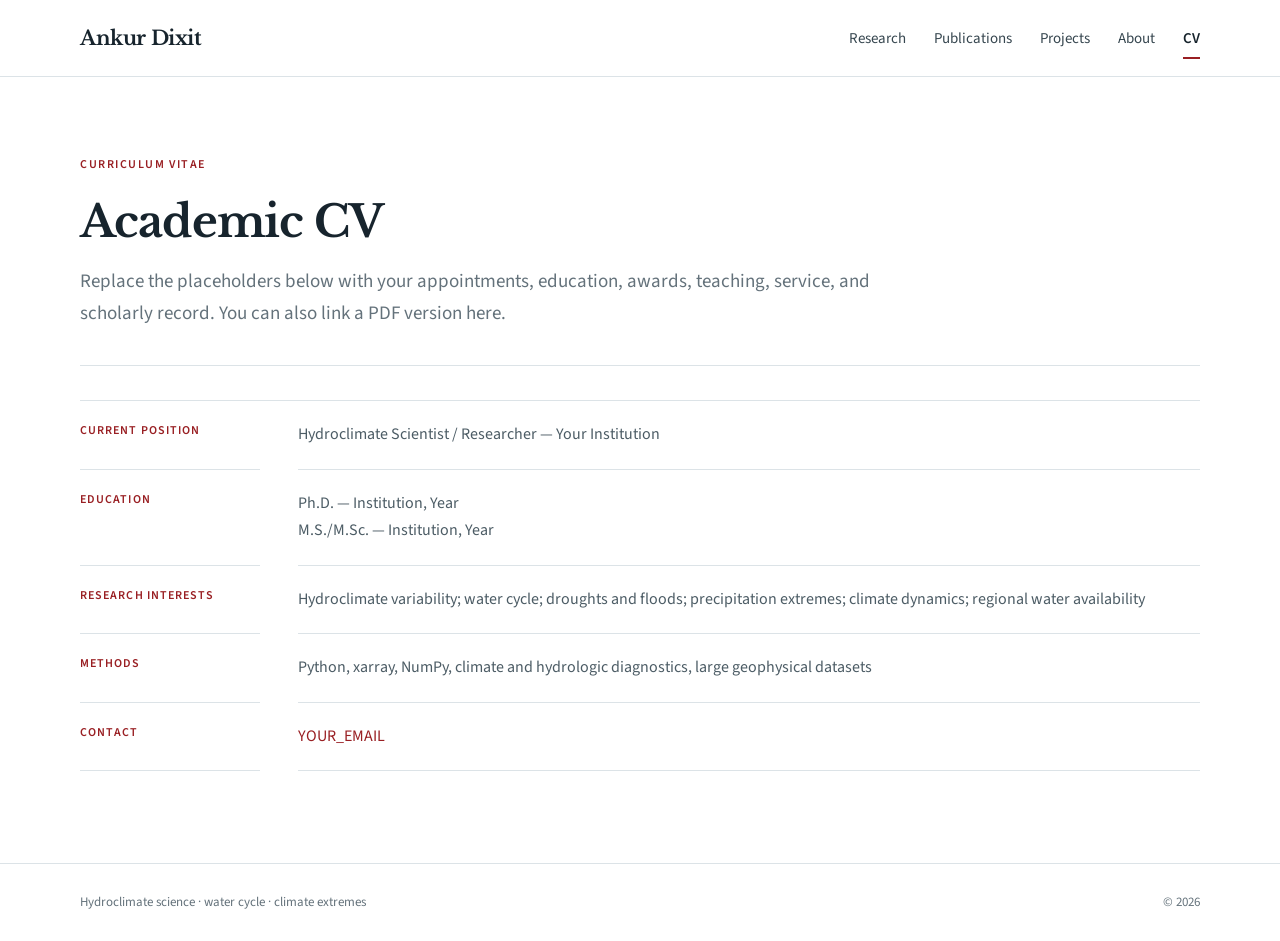
==== cv.html @ 82a67474 "Add files via upload" ====
<!DOCTYPE html>
<html lang="en">
<head>
<meta charset="UTF-8">
<meta name="viewport" content="width=device-width, initial-scale=1.0">
<meta name="description" content="Ankur Dixit — hydroclimate scientist studying climate variability, the water cycle, and hydroclimate extremes.">
<link rel="preconnect" href="https://fonts.googleapis.com">
<link rel="preconnect" href="https://fonts.gstatic.com" crossorigin>
<link href="https://fonts.googleapis.com/css2?family=Libre+Baskerville:wght@400;700&family=Source+Sans+3:wght@400;500;600&display=swap" rel="stylesheet">
<link rel="stylesheet" href="assets/style.css">
<title>CV | Ankur Dixit</title>
</head>
<body data-page="cv">
<header class="site-header"><div class="container"><nav>
<a class="name" href="index.html">Ankur Dixit</a>
<div class="nav-links">
<a href="research.html">Research</a>
<a href="publications.html">Publications</a>
<a href="projects.html">Projects</a>
<a href="about.html">About</a>
<a href="cv.html">CV</a>
</div>
</nav></div></header>
<main class="page"><div class="container">
  <div class="page-head"><div class="kicker">Curriculum Vitae</div><h1>Academic CV</h1><p class="intro">Replace the placeholders below with your appointments, education, awards, teaching, service, and scholarly record. You can also link a PDF version here.</p></div>
  <div class="cv-grid">
    <div class="cv-label">Current position</div><div class="cv-value">Hydroclimate Scientist / Researcher — Your Institution</div>
    <div class="cv-label">Education</div><div class="cv-value">Ph.D. — Institution, Year<br>M.S./M.Sc. — Institution, Year</div>
    <div class="cv-label">Research interests</div><div class="cv-value">Hydroclimate variability; water cycle; droughts and floods; precipitation extremes; climate dynamics; regional water availability</div>
    <div class="cv-label">Methods</div><div class="cv-value">Python, xarray, NumPy, climate and hydrologic diagnostics, large geophysical datasets</div>
    <div class="cv-label">Contact</div><div class="cv-value"><a href="mailto:YOUR_EMAIL">YOUR_EMAIL</a></div>
  </div>
</div></main>
<footer><div class="container footer-inner"><span>Hydroclimate science · water cycle · climate extremes</span><span>© 2026</span></div></footer>
<script src="assets/warming.js"></script>
</body></html>
---- assets/style.css ----
:root{
  --ink:#17242d;
  --muted:#64727b;
  --line:#dce3e7;
  --paper:#ffffff;
  --soft:#f5f7f8;
  --warm-accent:#a0442e;
  --warm-pale:#fbf6ea;
  --shadow:0 18px 45px rgba(23,36,45,.10);
}
*{box-sizing:border-box}
html{scroll-behavior:smooth}
body{
  margin:0;
  font-family:"Source Sans 3",system-ui,-apple-system,BlinkMacSystemFont,"Segoe UI",sans-serif;
  color:var(--ink);
  background:var(--paper);
  line-height:1.72;
  -webkit-font-smoothing:antialiased;
}
a{color:var(--warm-accent);text-decoration:none;text-underline-offset:3px}
a:hover{text-decoration:underline}
img{max-width:100%}
.container{width:min(1120px,90%);margin:auto}

/* Header */
.site-header{
  position:sticky;
  top:0;
  z-index:20;
  background:rgba(255,255,255,.96);
  border-bottom:1px solid var(--line);
  backdrop-filter:blur(12px);
}
nav{min-height:76px;display:flex;align-items:center;justify-content:space-between;gap:30px}
.name{
  font-family:"Libre Baskerville",Georgia,serif;
  color:var(--ink);
  font-size:20px;
  font-weight:700;
  letter-spacing:-.02em;
  white-space:nowrap;
}
.name:hover{text-decoration:none;color:var(--warm-accent)}
.nav-links{display:flex;align-items:center;gap:28px;font-size:15px}
.nav-links a{color:#36464f;position:relative;padding:26px 0 24px}
.nav-links a::after{content:"";position:absolute;left:0;right:100%;bottom:17px;height:2px;background:var(--warm-accent);transition:right .2s ease}
.nav-links a:hover{text-decoration:none;color:var(--ink)}
.nav-links a:hover::after{right:0}
body[data-page="research"] .nav-links a[href="research.html"]::after,
body[data-page="publications"] .nav-links a[href="publications.html"]::after,
body[data-page="projects"] .nav-links a[href="projects.html"]::after,
body[data-page="about"] .nav-links a[href="about.html"]::after,
body[data-page="cv"] .nav-links a[href="cv.html"]::after{right:0}
body[data-page="research"] .nav-links a[href="research.html"],
body[data-page="publications"] .nav-links a[href="publications.html"],
body[data-page="projects"] .nav-links a[href="projects.html"],
body[data-page="about"] .nav-links a[href="about.html"],
body[data-page="cv"] .nav-links a[href="cv.html"]{color:var(--ink);font-weight:600}

/* Type */
h1,h2,h3{font-family:"Libre Baskerville",Georgia,serif;color:var(--ink);line-height:1.3}
h1{letter-spacing:-.025em}
h2{letter-spacing:-.015em}
.kicker{
  color:var(--warm-accent);
  font-size:12px;
  font-weight:600;
  text-transform:uppercase;
  letter-spacing:.13em;
  margin-bottom:17px;
}
.eyebrow{font-size:13px;text-transform:uppercase;letter-spacing:.1em;color:var(--muted);font-weight:600}
.intro{font-size:19px;color:var(--muted);max-width:800px;margin:0}
.meta{color:var(--muted);font-size:14px}

/* Home hero */
.hero{
  padding:88px 0 94px;
  background:linear-gradient(180deg,var(--warm-pale) 0,rgba(255,255,255,.88) 72%,#fff 100%);
  transition:background .35s ease;
}
.hero-grid{display:grid;grid-template-columns:315px minmax(0,1fr);gap:72px;align-items:center}
.photo-wrap{position:relative;width:295px;margin:0 auto 0 0;padding:10px;background:#fff;border:1px solid var(--line);border-radius:12px;box-shadow:var(--shadow)}
.photo-wrap::before{content:"";position:absolute;left:26px;right:-12px;top:-12px;height:4px;background:var(--warm-accent);border-radius:3px;z-index:-1}
.photo{display:block;width:100%;height:330px;object-fit:cover;object-position:center 31%;border-radius:7px}
.photo-note{font-size:13px;color:var(--muted);padding:10px 4px 1px;display:flex;justify-content:space-between;gap:12px}
.photo-note strong{color:var(--ink);font-weight:600}
.hero h1{font-size:clamp(35px,4.2vw,49px);margin:0 0 24px;max-width:790px}
.hero p{font-size:18px;color:#56666f;max-width:760px;margin:0 0 14px}
.hero p:last-of-type{margin-bottom:0}
.links{margin-top:28px;display:flex;gap:20px;flex-wrap:wrap}
.links a{font-size:15px;font-weight:600}

/* Generic sections */
.section{padding:72px 0;border-top:1px solid var(--line)}
.section.alt{background:var(--warm-pale);transition:background .35s ease}
.section-header{display:flex;align-items:end;justify-content:space-between;gap:30px;margin-bottom:30px}
.section-header h2,.section h2{font-size:29px;margin:0}
.section-summary{color:var(--muted);max-width:570px;margin:0;font-size:16px}
.more{margin-top:27px;font-weight:600;font-size:15px}

/* Recent updates */
.updates-section{padding:66px 0 70px;border-top:1px solid var(--line);background:#fff}
.updates-heading{display:flex;justify-content:space-between;align-items:center;gap:25px;margin-bottom:27px}
.updates-heading h2{font-size:29px;margin:0}
.slider-buttons{display:flex;gap:8px}
.slider-buttons button{
  width:39px;height:39px;border:1px solid var(--line);background:#fff;color:var(--ink);
  font-size:18px;cursor:pointer;border-radius:4px;transition:border-color .18s ease,color .18s ease,background .18s ease;
}
.slider-buttons button:hover{border-color:var(--warm-accent);color:var(--warm-accent);background:var(--warm-pale)}
.slider-buttons button:focus-visible{outline:2px solid var(--warm-accent);outline-offset:2px}
.updates-window{overflow:hidden}
.updates-track{display:flex;gap:22px;transition:transform .42s ease}
.update-card{
  flex:0 0 calc(33.333% - 14.667px);
  min-height:230px;
  padding:23px 22px 21px;
  border:1px solid var(--line);
  border-top:3px solid var(--warm-accent);
  background:#fff;
  display:flex;
  flex-direction:column;
}
.update-date{font-size:12px;color:var(--warm-accent);font-weight:600;text-transform:uppercase;letter-spacing:.095em;margin-bottom:13px}
.update-card h3{font-size:17px;margin:0 0 11px}
.update-card p{color:var(--muted);margin:0 0 17px;font-size:15px;line-height:1.62}
.update-card a{font-size:14px;font-weight:600;margin-top:auto}

/* Research interests */
.research-grid{display:grid;grid-template-columns:repeat(3,1fr);gap:34px}
.research-item{border-top:2px solid var(--warm-accent);padding:18px 4px 0 0}
.research-item .research-no{font-size:12px;color:var(--muted);letter-spacing:.08em;margin-bottom:17px}
.research-item h3{font-size:17px;margin:0 0 9px}
.research-item p{font-size:15px;color:var(--muted);margin:0}

/* Selected research */
.selected-list{border-top:1px solid var(--line)}
.selected-item{display:grid;grid-template-columns:145px minmax(0,1fr) 120px;gap:28px;padding:24px 0;border-bottom:1px solid var(--line);align-items:start}
.selected-field{font-size:12px;font-weight:600;text-transform:uppercase;letter-spacing:.09em;color:var(--warm-accent)}
.selected-item h3{font-size:17px;margin:0 0 7px}
.selected-item p{color:var(--muted);font-size:15px;margin:0;max-width:690px}
.selected-arrow{text-align:right;font-size:14px;font-weight:600}
.publication-item{grid-template-columns:118px minmax(0,1fr) 110px;align-items:center;padding:22px 0}
.publication-thumb{width:118px;height:82px;border:1px solid var(--line);background:var(--warm-pale);overflow:hidden;border-radius:5px}
.publication-thumb img{display:block;width:100%;height:100%;object-fit:cover}
.publication-year{font-size:12px;font-weight:600;text-transform:uppercase;letter-spacing:.09em;color:var(--warm-accent);margin-bottom:5px}
.publication-citation{line-height:1.55}
.pub-links{margin-top:8px;font-size:14px;font-weight:600}

/* Inner pages */
.page{padding:78px 0 92px;min-height:calc(100vh - 165px)}
.page-head{padding-bottom:34px;border-bottom:1px solid var(--line);margin-bottom:34px}
.page h1{font-size:clamp(34px,4vw,44px);margin:0 0 16px}
.page h2{font-size:25px;margin:44px 0 18px}
.project-list{border-top:1px solid var(--line)}
.project{display:grid;grid-template-columns:190px minmax(0,1fr);gap:34px;padding:27px 0;border-bottom:1px solid var(--line);margin:0}
.project h3{font-size:17px;margin:0}
.project p{margin:0;color:var(--muted)}
.project-tag{color:var(--warm-accent);font-size:12px;text-transform:uppercase;letter-spacing:.09em;font-weight:600;margin-top:4px}
.pub{display:grid;grid-template-columns:85px minmax(0,1fr);gap:24px;padding:23px 0;border-bottom:1px solid var(--line)}
.pub-year{font-family:"Libre Baskerville",Georgia,serif;color:var(--warm-accent);font-size:15px}
.pub strong{font-family:"Libre Baskerville",Georgia,serif;font-size:16px;font-weight:400;line-height:1.5}
.pub .meta{margin-top:5px}
.about-grid{display:grid;grid-template-columns:minmax(0,1.3fr) minmax(240px,.7fr);gap:72px;align-items:start}
.profile-facts{border-top:2px solid var(--warm-accent);padding-top:18px}
.profile-facts dl{margin:0}
.profile-facts dt{font-size:12px;color:var(--muted);text-transform:uppercase;letter-spacing:.09em;font-weight:600;margin-top:16px}
.profile-facts dt:first-child{margin-top:0}
.profile-facts dd{margin:3px 0 0}
.academic-links{display:flex;gap:14px 20px;flex-wrap:wrap}
.cv-grid{display:grid;grid-template-columns:180px minmax(0,1fr);gap:0 38px;border-top:1px solid var(--line)}
.cv-label,.cv-value{padding:20px 0;border-bottom:1px solid var(--line)}
.cv-label{font-size:12px;font-weight:600;color:var(--warm-accent);text-transform:uppercase;letter-spacing:.09em}
.cv-value{color:#4c5c65}

/* Warming stripes: home page only */
.warming-picker{border-top:1px solid var(--line);padding:34px 0 26px;background:#fff}
.warming-head{display:flex;align-items:baseline;justify-content:space-between;gap:20px;margin-bottom:11px}
.warming-title{font-family:"Libre Baskerville",Georgia,serif;font-size:16px}
.warming-readout{font-size:14px;color:var(--muted)}
.warming-stripes{height:36px;display:flex;border:1px solid rgba(0,0,0,.08);overflow:hidden;background:#fff}
.warming-stripe{appearance:none;border:0;padding:0;margin:0;min-width:2px;flex:1;cursor:pointer;position:relative;transition:transform .12s ease,filter .12s ease}
.warming-stripe:hover{transform:scaleY(1.18);z-index:2;filter:saturate(1.1)}
.warming-stripe:focus-visible{outline:2px solid var(--ink);outline-offset:-2px;z-index:3}
.warming-stripe.selected::after{content:"";position:absolute;left:50%;bottom:3px;width:5px;height:5px;transform:translateX(-50%);border-radius:50%;background:#fff;box-shadow:0 0 0 1px rgba(0,0,0,.35)}
.warming-scale{display:flex;justify-content:space-between;color:var(--muted);font-size:11px;margin-top:7px}
.warming-note{font-size:12px;color:var(--muted);margin-top:10px;max-width:840px}

/* Footer */
footer{padding:27px 0;border-top:1px solid var(--line);font-size:13px;color:var(--muted);background:#fff}
.footer-inner{display:flex;justify-content:space-between;gap:24px;flex-wrap:wrap}

@media(max-width:900px){
  .hero-grid{grid-template-columns:270px minmax(0,1fr);gap:45px}
  .photo-wrap{width:255px}.photo{height:295px}
  .update-card{flex:0 0 calc(50% - 11px)}
  .selected-item{grid-template-columns:120px 1fr}.selected-arrow{display:none}
  .publication-item{grid-template-columns:108px 1fr}.publication-thumb{width:108px;height:76px}
  .about-grid{gap:45px}
}
@media(max-width:720px){
  .site-header{position:static}
  nav{padding:18px 0;align-items:flex-start;flex-direction:column;gap:11px}
  .nav-links{gap:12px 20px;flex-wrap:wrap}
  .nav-links a{padding:3px 0}.nav-links a::after{bottom:-2px}
  .hero{padding:58px 0 67px}.hero-grid{grid-template-columns:1fr;gap:38px}
  .photo-wrap{width:230px;margin-left:0}.photo{height:265px}
  .hero h1{font-size:34px}.hero p{font-size:17px}
  .section,.updates-section{padding:54px 0}
  .section-header{display:block}.section-summary{margin-top:10px}
  .research-grid{grid-template-columns:1fr;gap:28px}
  .update-card{flex:0 0 100%}
  .selected-item{grid-template-columns:1fr;gap:6px}.selected-field{margin-bottom:2px}
  .publication-item{grid-template-columns:92px 1fr;gap:15px}.publication-thumb{width:92px;height:66px}.publication-item .selected-arrow{display:none}
  .project{grid-template-columns:1fr;gap:8px}
  .pub{grid-template-columns:1fr;gap:4px}
  .about-grid{grid-template-columns:1fr;gap:44px}
  .cv-grid{grid-template-columns:1fr}.cv-label{padding-bottom:3px;border-bottom:0}.cv-value{padding-top:0}
  .warming-head{display:block}.warming-readout{margin-top:5px}.warming-stripes{height:42px}
}
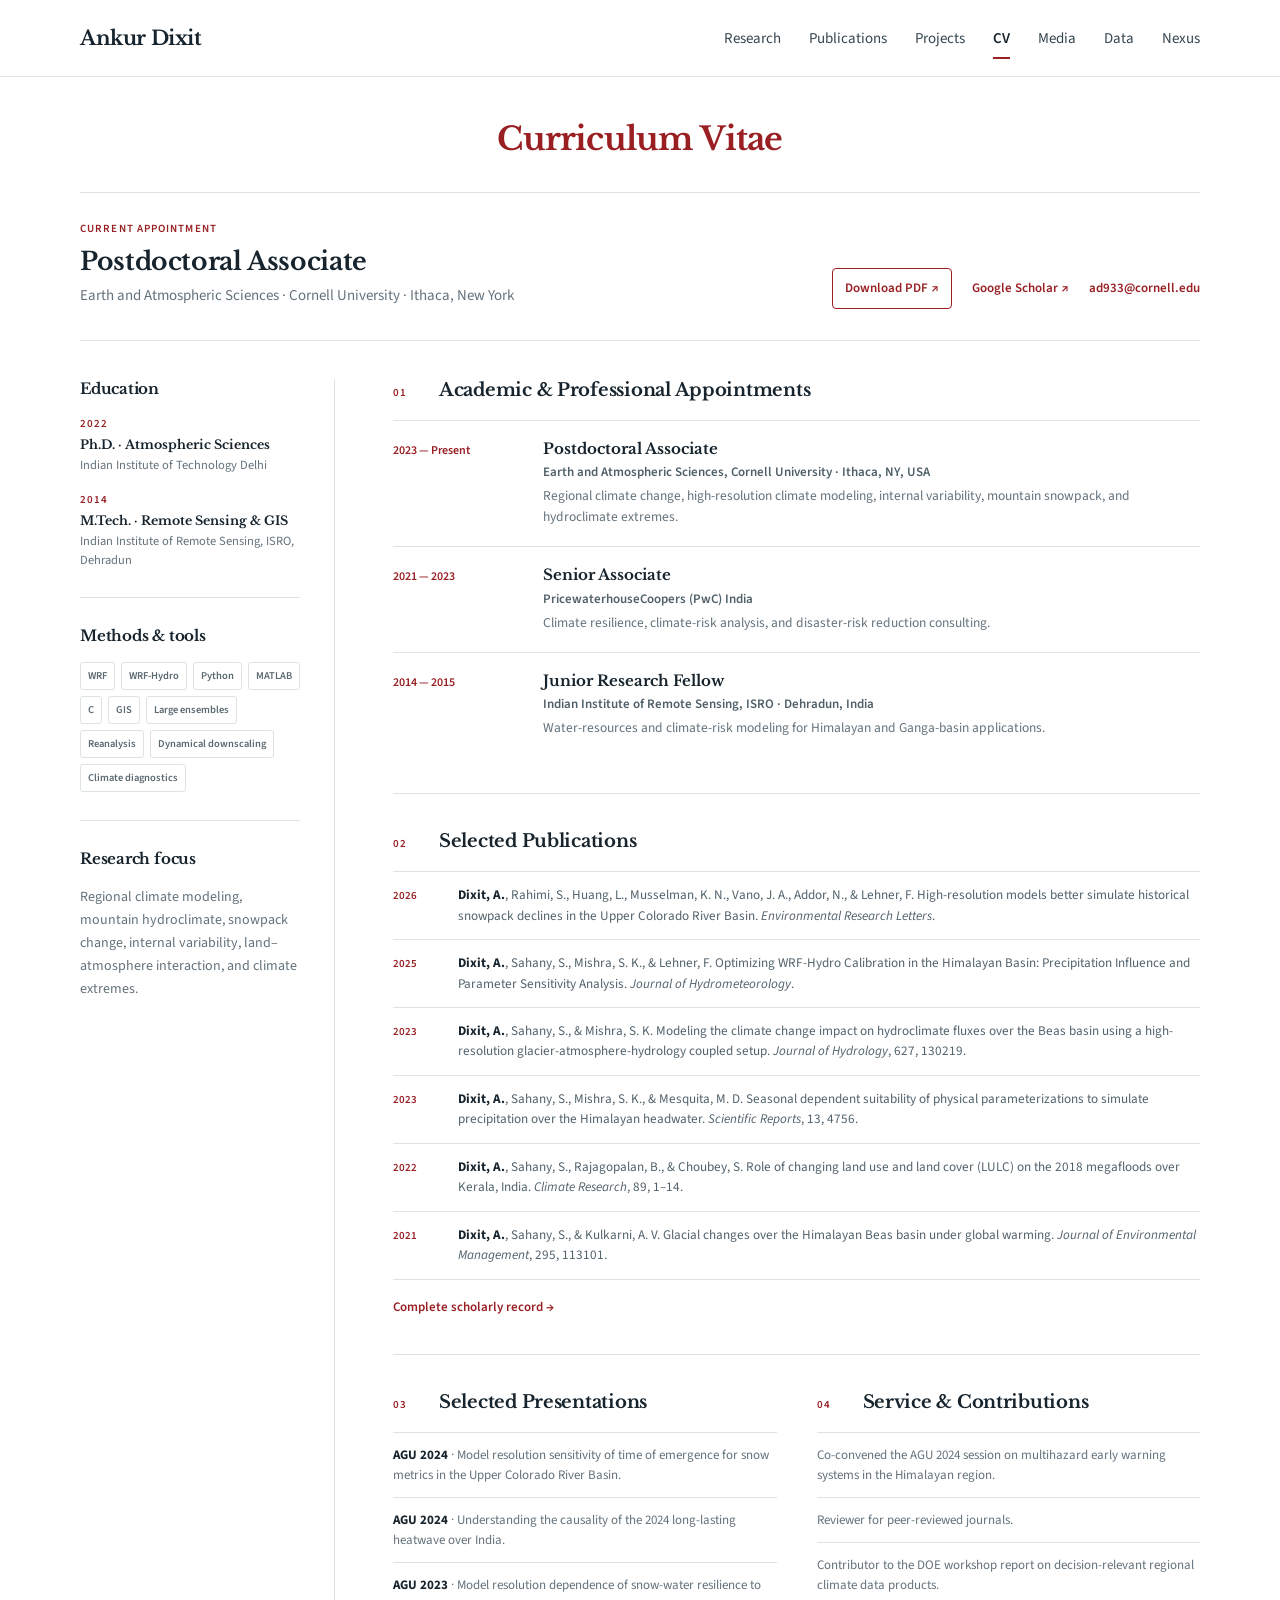
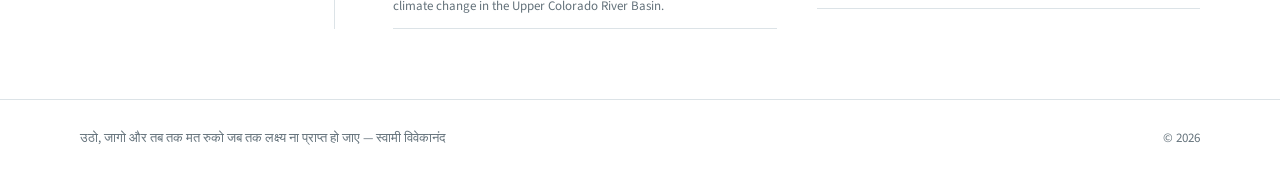
==== commit 5623733d: "Add files via upload" ====
--- a/cv.html
+++ b/cv.html
@@ -3,11 +3,11 @@
 <head>
 <meta charset="UTF-8">
 <meta name="viewport" content="width=device-width, initial-scale=1.0">
-<meta name="description" content="Ankur Dixit — hydroclimate scientist studying climate variability, the water cycle, and hydroclimate extremes.">
+<meta name="description" content="Academic curriculum vitae of Ankur Dixit, climate scientist and Postdoctoral Associate at Cornell University.">
 <link rel="preconnect" href="https://fonts.googleapis.com">
 <link rel="preconnect" href="https://fonts.gstatic.com" crossorigin>
 <link href="https://fonts.googleapis.com/css2?family=Libre+Baskerville:wght@400;700&family=Source+Sans+3:wght@400;500;600&display=swap" rel="stylesheet">
-<link rel="stylesheet" href="assets/style.css">
+<link rel="stylesheet" href="assets/style.css?v=22">
 <title>CV | Ankur Dixit</title>
 </head>
 <body data-page="cv">
@@ -17,20 +17,109 @@
 <a href="research.html">Research</a>
 <a href="publications.html">Publications</a>
 <a href="projects.html">Projects</a>
-<a href="about.html">About</a>
 <a href="cv.html">CV</a>
+<a href="media.html">Media</a>
+<a href="data.html">Data</a>
+<a href="nexus.html">Nexus</a>
 </div>
 </nav></div></header>
-<main class="page"><div class="container">
-  <div class="page-head"><div class="kicker">Curriculum Vitae</div><h1>Academic CV</h1><p class="intro">Replace the placeholders below with your appointments, education, awards, teaching, service, and scholarly record. You can also link a PDF version here.</p></div>
-  <div class="cv-grid">
-    <div class="cv-label">Current position</div><div class="cv-value">Hydroclimate Scientist / Researcher — Your Institution</div>
-    <div class="cv-label">Education</div><div class="cv-value">Ph.D. — Institution, Year<br>M.S./M.Sc. — Institution, Year</div>
-    <div class="cv-label">Research interests</div><div class="cv-value">Hydroclimate variability; water cycle; droughts and floods; precipitation extremes; climate dynamics; regional water availability</div>
-    <div class="cv-label">Methods</div><div class="cv-value">Python, xarray, NumPy, climate and hydrologic diagnostics, large geophysical datasets</div>
-    <div class="cv-label">Contact</div><div class="cv-value"><a href="mailto:YOUR_EMAIL">YOUR_EMAIL</a></div>
+
+<main class="page cv-page">
+<div class="container">
+  <div class="page-head cv-head">
+    <h1>Curriculum Vitae</h1>
   </div>
-</div></main>
-<footer><div class="container footer-inner"><span>Hydroclimate science · water cycle · climate extremes</span><span>© 2026</span></div></footer>
+
+  <section class="cv-intro" aria-label="CV summary">
+    <div class="cv-intro-copy">
+      <div class="cv-current-label">Current appointment</div>
+      <h2>Postdoctoral Associate</h2>
+      <p>Earth and Atmospheric Sciences · Cornell University · Ithaca, New York</p>
+    </div>
+    <div class="cv-actions">
+      <a class="cv-primary-action" href="ANKUR_DIXIT_CV.pdf" target="_blank" rel="noopener">Download PDF ↗</a>
+      <a href="https://scholar.google.com/citations?user=gcfdVeAAAAAJ&hl=en" target="_blank" rel="noopener noreferrer">Google Scholar ↗</a>
+      <a href="mailto:ad933@cornell.edu">ad933@cornell.edu</a>
+    </div>
+  </section>
+
+  <div class="cv-layout">
+    <aside class="cv-sidebar" aria-label="Academic profile">
+      <section class="cv-side-section">
+        <h2>Education</h2>
+        <div class="cv-side-entry"><span class="cv-side-year">2022</span><strong>Ph.D. · Atmospheric Sciences</strong><span>Indian Institute of Technology Delhi</span></div>
+        <div class="cv-side-entry"><span class="cv-side-year">2014</span><strong>M.Tech. · Remote Sensing &amp; GIS</strong><span>Indian Institute of Remote Sensing, ISRO, Dehradun</span></div>
+        <!--div class="cv-side-entry"><span class="cv-side-year">2011</span><strong>B.Tech. · Computer Science</strong><span>UPTU Lucknow</span></div-->
+      </section>
+
+      <section class="cv-side-section">
+        <h2>Methods &amp; tools</h2>
+        <div class="cv-skill-list">
+          <span>WRF</span><span>WRF-Hydro</span><span>Python</span><span>MATLAB</span><span>C</span><span>GIS</span><span>Large ensembles</span><span>Reanalysis</span><span>Dynamical downscaling</span><span>Climate diagnostics</span>
+        </div>
+      </section>
+
+      <section class="cv-side-section">
+        <h2>Research focus</h2>
+        <p>Regional climate modeling, mountain hydroclimate, snowpack change, internal variability, land–atmosphere interaction, and climate extremes.</p>
+      </section>
+    </aside>
+
+    <div class="cv-main">
+      <section class="cv-section">
+        <div class="cv-section-heading"><span>01</span><h2>Academic &amp; Professional Appointments</h2></div>
+        <div class="cv-timeline">
+          <article class="cv-timeline-entry">
+            <div class="cv-date">2023 — Present</div>
+            <div><h3>Postdoctoral Associate</h3><p class="cv-org">Earth and Atmospheric Sciences, Cornell University · Ithaca, NY, USA</p><p>Regional climate change, high-resolution climate modeling, internal variability, mountain snowpack, and hydroclimate extremes.</p></div>
+          </article>
+          <article class="cv-timeline-entry">
+            <div class="cv-date">2021 — 2023</div>
+            <div><h3>Senior Associate</h3><p class="cv-org">PricewaterhouseCoopers (PwC) India</p><p>Climate resilience, climate-risk analysis, and disaster-risk reduction consulting.</p></div>
+          </article>
+          <article class="cv-timeline-entry">
+            <div class="cv-date">2014 — 2015</div>
+            <div><h3>Junior Research Fellow</h3><p class="cv-org">Indian Institute of Remote Sensing, ISRO · Dehradun, India</p><p>Water-resources and climate-risk modeling for Himalayan and Ganga-basin applications.</p></div>
+          </article>
+        </div>
+      </section>
+
+      <section class="cv-section">
+        <div class="cv-section-heading"><span>02</span><h2>Selected Publications</h2></div>
+        <div class="cv-publications">
+          <article><span>2026</span><p><strong>Dixit, A.</strong>, Rahimi, S., Huang, L., Musselman, K. N., Vano, J. A., Addor, N., &amp; Lehner, F. High-resolution models better simulate historical snowpack declines in the Upper Colorado River Basin. <em>Environmental Research Letters</em>.</p></article>
+          <article><span>2025</span><p><strong>Dixit, A.</strong>, Sahany, S., Mishra, S. K., &amp; Lehner, F. Optimizing WRF-Hydro Calibration in the Himalayan Basin: Precipitation Influence and Parameter Sensitivity Analysis. <em>Journal of Hydrometeorology</em>.</p></article>
+          <article><span>2023</span><p><strong>Dixit, A.</strong>, Sahany, S., &amp; Mishra, S. K. Modeling the climate change impact on hydroclimate fluxes over the Beas basin using a high-resolution glacier-atmosphere-hydrology coupled setup. <em>Journal of Hydrology</em>, 627, 130219.</p></article>
+          <article><span>2023</span><p><strong>Dixit, A.</strong>, Sahany, S., Mishra, S. K., &amp; Mesquita, M. D. Seasonal dependent suitability of physical parameterizations to simulate precipitation over the Himalayan headwater. <em>Scientific Reports</em>, 13, 4756.</p></article>
+          <article><span>2022</span><p><strong>Dixit, A.</strong>, Sahany, S., Rajagopalan, B., &amp; Choubey, S. Role of changing land use and land cover (LULC) on the 2018 megafloods over Kerala, India. <em>Climate Research</em>, 89, 1–14.</p></article>
+          <article><span>2021</span><p><strong>Dixit, A.</strong>, Sahany, S., &amp; Kulkarni, A. V. Glacial changes over the Himalayan Beas basin under global warming. <em>Journal of Environmental Management</em>, 295, 113101.</p></article>
+        </div>
+        <p class="cv-more"><a href="publications.html">Complete scholarly record →</a></p>
+      </section>
+
+      <section class="cv-section cv-section-paired">
+        <div>
+          <div class="cv-section-heading"><span>03</span><h2>Selected Presentations</h2></div>
+          <div class="cv-simple-list">
+            <p><strong>AGU 2024</strong> · Model resolution sensitivity of time of emergence for snow metrics in the Upper Colorado River Basin.</p>
+            <p><strong>AGU 2024</strong> · Understanding the causality of the 2024 long-lasting heatwave over India.</p>
+            <p><strong>AGU 2023</strong> · Model resolution dependence of snow-water resilience to climate change in the Upper Colorado River Basin.</p>
+          </div>
+        </div>
+        <div>
+          <div class="cv-section-heading"><span>04</span><h2>Service &amp; Contributions</h2></div>
+          <div class="cv-simple-list">
+            <p>Co-convened the AGU 2024 session on multihazard early warning systems in the Himalayan region.</p>
+            <p>Reviewer for peer-reviewed journals.</p>
+            <p>Contributor to the DOE workshop report on decision-relevant regional climate data products.</p>
+          </div>
+        </div>
+      </section>
+    </div>
+  </div>
+</div>
+</main>
+
+<footer><div class="container footer-inner"><span>उठो, जागो और तब तक मत रुको जब तक लक्ष्य ना प्राप्त हो जाए — स्वामी विवेकानंद</span><span>© 2026</span></div></footer>
 <script src="assets/warming.js"></script>
 </body></html>
--- a/assets/style.css
+++ b/assets/style.css
@@ -50,14 +50,17 @@
 body[data-page="research"] .nav-links a[href="research.html"]::after,
 body[data-page="publications"] .nav-links a[href="publications.html"]::after,
 body[data-page="projects"] .nav-links a[href="projects.html"]::after,
-body[data-page="about"] .nav-links a[href="about.html"]::after,
-body[data-page="cv"] .nav-links a[href="cv.html"]::after{right:0}
+body[data-page="cv"] .nav-links a[href="cv.html"]::after,
+body[data-page="media"] .nav-links a[href="media.html"]::after,
+body[data-page="data"] .nav-links a[href="data.html"]::after,
+body[data-page="nexus"] .nav-links a[href="nexus.html"]::after{right:0}
 body[data-page="research"] .nav-links a[href="research.html"],
 body[data-page="publications"] .nav-links a[href="publications.html"],
 body[data-page="projects"] .nav-links a[href="projects.html"],
-body[data-page="about"] .nav-links a[href="about.html"],
-body[data-page="cv"] .nav-links a[href="cv.html"]{color:var(--ink);font-weight:600}
-
+body[data-page="cv"] .nav-links a[href="cv.html"],
+body[data-page="media"] .nav-links a[href="media.html"],
+body[data-page="data"] .nav-links a[href="data.html"],
+body[data-page="nexus"] .nav-links a[href="nexus.html"]{color:var(--ink);font-weight:600}
 /* Type */
 h1,h2,h3{font-family:"Libre Baskerville",Georgia,serif;color:var(--ink);line-height:1.3}
 h1{letter-spacing:-.025em}
@@ -76,19 +79,31 @@
 
 /* Home hero */
 .hero{
-  padding:88px 0 94px;
+  padding:18px 0 22px;
   background:linear-gradient(180deg,var(--warm-pale) 0,rgba(255,255,255,.88) 72%,#fff 100%);
   transition:background .35s ease;
 }
-.hero-grid{display:grid;grid-template-columns:315px minmax(0,1fr);gap:72px;align-items:center}
-.photo-wrap{position:relative;width:295px;margin:0 auto 0 0;padding:10px;background:#fff;border:1px solid var(--line);border-radius:12px;box-shadow:var(--shadow)}
-.photo-wrap::before{content:"";position:absolute;left:26px;right:-12px;top:-12px;height:4px;background:var(--warm-accent);border-radius:3px;z-index:-1}
-.photo{display:block;width:100%;height:330px;object-fit:cover;object-position:center 31%;border-radius:7px}
-.photo-note{font-size:13px;color:var(--muted);padding:10px 4px 1px;display:flex;justify-content:space-between;gap:12px}
-.photo-note strong{color:var(--ink);font-weight:600}
+.hero-grid{display:grid;grid-template-columns:315px minmax(0,1fr);gap:72px;align-items:start}
+.profile-column{width:295px;margin:0 auto 0 0}
+.photo-wrap{position:relative;width:100%;padding:9px;background:#fff;border:1px solid var(--line);border-radius:14px;box-shadow:0 16px 42px rgba(23,36,45,.10)}
+.photo-wrap::before{content:"";position:absolute;left:24px;right:-12px;top:-12px;height:4px;background:var(--warm-accent);border-radius:3px;z-index:-1}
+.photo{display:block;width:100%;height:330px;object-fit:cover;object-position:center 31%;border-radius:9px}
+.profile-affiliation{margin-top:19px;padding:16px 2px 0;border-top:1px solid var(--line);line-height:1.45}
+.profile-role{font-family:"Libre Baskerville",Georgia,serif;font-size:15px;font-weight:700;color:var(--ink);margin-bottom:7px}
+.profile-department{font-size:14px;color:#465760}
+.profile-institution{font-size:14px;color:var(--ink);font-weight:600;margin-top:2px}
+.profile-location{font-size:13px;color:var(--muted);margin-top:2px}
+
+.profile-socials{display:grid;grid-template-columns:1fr 1fr;column-gap:8%;row-gap:10px;margin-top:14px;padding-top:12px;border-top:1px solid var(--line)}
+.profile-socials a{display:flex;align-items:center;gap:8px;color:var(--muted);font-size:12px;font-weight:600;line-height:1.2;white-space:nowrap}
+.profile-socials a:hover{color:var(--warm-accent)}
+.profile-socials i{width:20px;text-align:center;font-size:19px;line-height:1;color:currentColor}
+@media (max-width:520px){.profile-socials{grid-template-columns:1fr 1fr;column-gap:5%;}.profile-socials a{font-size:11px;gap:6px}.profile-socials i{font-size:17px;width:18px}}
 .hero h1{font-size:clamp(35px,4.2vw,49px);margin:0 0 24px;max-width:790px}
 .hero p{font-size:18px;color:#56666f;max-width:760px;margin:0 0 14px}
 .hero p:last-of-type{margin-bottom:0}
+.hero-bio h1{font-size:clamp(23px,2.5vw,30px);margin:8px 0 16px}
+.hero-bio p{font-size:16.5px;line-height:1.68;max-width:810px;text-align:justify;text-justify:inter-word}
 .links{margin-top:28px;display:flex;gap:20px;flex-wrap:wrap}
 .links a{font-size:15px;font-weight:600}
 
@@ -101,18 +116,21 @@
 .more{margin-top:27px;font-weight:600;font-size:15px}
 
 /* Recent updates */
-.updates-section{padding:66px 0 70px;border-top:1px solid var(--line);background:#fff}
-.updates-heading{display:flex;justify-content:space-between;align-items:center;gap:25px;margin-bottom:27px}
+.updates-section{padding:52px 0 58px;border-top:1px solid var(--line);background:#fff}
+.updates-heading{display:flex;justify-content:space-between;align-items:end;gap:25px;margin-bottom:5px}
 .updates-heading h2{font-size:29px;margin:0}
+.updates-links{display:flex;align-items:center;justify-content:flex-start;gap:2rem;font-size:14px;font-weight:600}
+.updates-links a{display:inline-block}
 .slider-buttons{display:flex;gap:8px}
 .slider-buttons button{
   width:39px;height:39px;border:1px solid var(--line);background:#fff;color:var(--ink);
-  font-size:18px;cursor:pointer;border-radius:4px;transition:border-color .18s ease,color .18s ease,background .18s ease;
-}
-.slider-buttons button:hover{border-color:var(--warm-accent);color:var(--warm-accent);background:var(--warm-pale)}
+  font-size:18px;cursor:pointer;border-radius:4px;transition:border-color .18s ease,color .18s ease,background .18s ease,opacity .18s ease;
+}
+.slider-buttons button:hover:not(:disabled){border-color:var(--warm-accent);color:var(--warm-accent);background:var(--warm-pale)}
 .slider-buttons button:focus-visible{outline:2px solid var(--warm-accent);outline-offset:2px}
+.slider-buttons button:disabled{opacity:.35;cursor:default}
 .updates-window{overflow:hidden}
-.updates-track{display:flex;gap:22px;transition:transform .42s ease}
+.updates-track{display:flex;gap:22px;transition:transform .42s ease;will-change:transform}
 .update-card{
   flex:0 0 calc(33.333% - 14.667px);
   min-height:230px;
@@ -123,17 +141,60 @@
   display:flex;
   flex-direction:column;
 }
-.update-date{font-size:12px;color:var(--warm-accent);font-weight:600;text-transform:uppercase;letter-spacing:.095em;margin-bottom:13px}
-.update-card h3{font-size:17px;margin:0 0 11px}
-.update-card p{color:var(--muted);margin:0 0 17px;font-size:15px;line-height:1.62}
-.update-card a{font-size:14px;font-weight:600;margin-top:auto}
+.update-meta-line{
+  display:flex;
+  align-items:center;
+  flex-wrap:wrap;
+  gap:7px;
+  min-height:22px;
+  margin-bottom:13px;
+  color:var(--warm-accent);
+  font-size:12px;
+  font-weight:600;
+  letter-spacing:.075em;
+  line-height:1.25;
+}
+.update-date{
+  color:inherit;
+  text-transform:uppercase;
+  white-space:nowrap;
+}
+.update-dot{
+  color:inherit;
+  font-size:14px;
+  line-height:1;
+  transform:translateY(-.02em);
+}
+.update-title{
+  color:inherit;
+  text-transform:capitalize;
+}
+.update-description{
+  font-family:"Libre Baskerville",Georgia,serif;
+  color:var(--ink);
+  font-size:1.17em;
+  font-weight:700;
+  line-height:1.35;
+  margin:0 0 11px;
+}
+.update-venue{
+  color:var(--muted);
+  font-size:15px;
+  font-weight:400;
+  font-style:italic;
+  line-height:1.62;
+  margin:0 0 17px;
+}
+.update-link{font-size:14px;font-weight:600;margin-top:auto}
+.updates-loading,.updates-message{flex:0 0 100%;padding:28px 0;color:var(--muted);font-size:14px}
+.updates-error code{font-size:.92em}
 
 /* Research interests */
-.research-grid{display:grid;grid-template-columns:repeat(3,1fr);gap:34px}
-.research-item{border-top:2px solid var(--warm-accent);padding:18px 4px 0 0}
-.research-item .research-no{font-size:12px;color:var(--muted);letter-spacing:.08em;margin-bottom:17px}
+.research-grid{display:grid;grid-template-columns:repeat(4,minmax(0,1fr));gap:28px}
+.research-item{border-top:2px solid var(--warm-accent);padding:16px 4px 0 0;display:flex;flex-direction:column}
 .research-item h3{font-size:17px;margin:0 0 9px}
 .research-item p{font-size:15px;color:var(--muted);margin:0}
+.theme-more{display:inline-block;margin-top:15px;font-size:14px;font-weight:600;align-self:flex-start}
 
 /* Selected research */
 .selected-list{border-top:1px solid var(--line)}
@@ -150,9 +211,10 @@
 .pub-links{margin-top:8px;font-size:14px;font-weight:600}
 
 /* Inner pages */
-.page{padding:78px 0 92px;min-height:calc(100vh - 165px)}
-.page-head{padding-bottom:34px;border-bottom:1px solid var(--line);margin-bottom:34px}
-.page h1{font-size:clamp(34px,4vw,44px);margin:0 0 16px}
+.page{padding:20px 0 92px;min-height:calc(100vh - 165px)}
+.page-head{padding-bottom:9px;border-bottom:1px solid var(--line);margin-bottom:9px}
+.page-head .kicker{margin-bottom:4px}
+.page h1{font-size:clamp(34px,4vw,44px);margin:0 0 4px}
 .page h2{font-size:25px;margin:44px 0 18px}
 .project-list{border-top:1px solid var(--line)}
 .project{display:grid;grid-template-columns:190px minmax(0,1fr);gap:34px;padding:27px 0;border-bottom:1px solid var(--line);margin:0}
@@ -175,6 +237,32 @@
 .cv-label{font-size:12px;font-weight:600;color:var(--warm-accent);text-transform:uppercase;letter-spacing:.09em}
 .cv-value{color:#4c5c65}
 
+
+/* Detailed research themes */
+.theme-detail{display:grid;grid-template-columns:minmax(220px,.75fr) minmax(0,1.55fr);gap:56px;padding:32px 0;border-bottom:1px solid var(--line);scroll-margin-top:90px}
+.theme-detail:first-of-type{border-top:1px solid var(--line)}
+.theme-detail h2{font-size:22px;margin:0;line-height:1.35}
+.theme-detail-body p{margin:0 0 14px;color:var(--muted);max-width:790px;text-align:justify;text-justify:inter-word}
+.theme-detail-body p:last-of-type{margin-bottom:16px}
+.theme-keywords{font-size:12px;line-height:1.6;color:var(--warm-accent);font-weight:600;letter-spacing:.025em}
+
+/* News page */
+.news-list{border-top:1px solid var(--line)}
+.news-entry{display:grid;grid-template-columns:150px minmax(0,1fr);gap:38px;padding:30px 0;border-bottom:1px solid var(--line)}
+.news-date{font-size:12px;font-weight:600;text-transform:uppercase;letter-spacing:.09em;color:var(--warm-accent);padding-top:5px}
+.news-entry h2{font-size:20px;margin:0 0 9px}
+.news-entry p{margin:0 0 11px;color:var(--muted);max-width:720px}
+.news-entry a{font-size:14px;font-weight:600}
+
+/* Data page */
+.data-grid{display:grid;grid-template-columns:repeat(3,1fr);gap:22px}
+.data-card{min-height:260px;border:1px solid var(--line);border-top:3px solid var(--warm-accent);padding:25px 24px;display:flex;flex-direction:column;background:#fff}
+.data-label{font-size:12px;font-weight:600;text-transform:uppercase;letter-spacing:.1em;color:var(--warm-accent);margin-bottom:18px}
+.data-card h2{font-size:20px;margin:0 0 12px}
+.data-card p{font-size:15px;color:var(--muted);margin:0 0 22px}
+.data-card a,.data-status{font-size:14px;font-weight:600;margin-top:auto}
+.data-status{color:var(--muted)}
+
 /* Warming stripes: home page only */
 .warming-picker{border-top:1px solid var(--line);padding:34px 0 26px;background:#fff}
 .warming-head{display:flex;align-items:baseline;justify-content:space-between;gap:20px;margin-bottom:11px}
@@ -193,8 +281,9 @@
 .footer-inner{display:flex;justify-content:space-between;gap:24px;flex-wrap:wrap}
 
 @media(max-width:900px){
+  .research-grid{grid-template-columns:repeat(2,minmax(0,1fr));gap:28px}
   .hero-grid{grid-template-columns:270px minmax(0,1fr);gap:45px}
-  .photo-wrap{width:255px}.photo{height:295px}
+  .profile-column{width:255px}.photo{height:295px}
   .update-card{flex:0 0 calc(50% - 11px)}
   .selected-item{grid-template-columns:120px 1fr}.selected-arrow{display:none}
   .publication-item{grid-template-columns:108px 1fr}.publication-thumb{width:108px;height:76px}
@@ -203,20 +292,1449 @@
 @media(max-width:720px){
   .site-header{position:static}
   nav{padding:18px 0;align-items:flex-start;flex-direction:column;gap:11px}
-  .nav-links{gap:12px 20px;flex-wrap:wrap}
+  .nav-links{gap:12px 20px;flex-wrap:wrap;width:100%}
   .nav-links a{padding:3px 0}.nav-links a::after{bottom:-2px}
-  .hero{padding:58px 0 67px}.hero-grid{grid-template-columns:1fr;gap:38px}
-  .photo-wrap{width:230px;margin-left:0}.photo{height:265px}
+  .hero{padding:18px 0 24px}.hero-grid{grid-template-columns:1fr;gap:38px}
+  .profile-column{width:230px;margin-left:0}.photo{height:265px}
   .hero h1{font-size:34px}.hero p{font-size:17px}
   .section,.updates-section{padding:54px 0}
   .section-header{display:block}.section-summary{margin-top:10px}
   .research-grid{grid-template-columns:1fr;gap:28px}
+  .theme-detail{grid-template-columns:1fr;gap:12px;padding:26px 0}
   .update-card{flex:0 0 100%}
   .selected-item{grid-template-columns:1fr;gap:6px}.selected-field{margin-bottom:2px}
   .publication-item{grid-template-columns:92px 1fr;gap:15px}.publication-thumb{width:92px;height:66px}.publication-item .selected-arrow{display:none}
   .project{grid-template-columns:1fr;gap:8px}
   .pub{grid-template-columns:1fr;gap:4px}
   .about-grid{grid-template-columns:1fr;gap:44px}
+  .news-entry{grid-template-columns:1fr;gap:7px}
+  .data-grid{grid-template-columns:1fr}
   .cv-grid{grid-template-columns:1fr}.cv-label{padding-bottom:3px;border-bottom:0}.cv-value{padding-top:0}
   .warming-head{display:block}.warming-readout{margin-top:5px}.warming-stripes{height:42px}
 }
+
+
+/* Contact form */
+.contact-section{
+  position:relative;
+  overflow:hidden;
+  padding:86px 0 90px;
+  background:#14242e;
+  color:#f4f6f7;
+  border-top:1px solid rgba(255,255,255,.06);
+}
+.contact-section::before{
+  content:"AD";
+  position:absolute;
+  left:-26px;
+  top:50%;
+  transform:translateY(-49%);
+  font-family:"Libre Baskerville",Georgia,serif;
+  font-size:190px;
+  line-height:1;
+  color:rgba(255,255,255,.09);
+  pointer-events:none;
+}
+.contact-orbit{
+  position:absolute;
+  width:780px;
+  height:780px;
+  right:-70px;
+  top:-220px;
+  border-radius:50%;
+  opacity:.55;
+  pointer-events:none;
+  background:repeating-radial-gradient(
+    circle at center,
+    transparent 0 72px,
+    rgba(255,255,255,.09) 73px 76px,
+    transparent 77px 114px
+  );
+}
+.contact-layout{
+  position:relative;
+  z-index:1;
+  display:grid;
+  grid-template-columns:minmax(0,1.05fr) minmax(360px,.95fr);
+  gap:76px;
+  align-items:start;
+}
+.contact-eyebrow{
+  color:rgba(255,255,255,.62);
+  font-size:12px;
+  font-weight:600;
+  letter-spacing:.16em;
+  text-transform:uppercase;
+  margin-bottom:24px;
+}
+.contact-copy h2{
+  color:#fff;
+  font-size:clamp(40px,5.2vw,66px);
+  line-height:1.12;
+  letter-spacing:-.035em;
+  margin:0 0 25px;
+  max-width:760px;
+}
+.contact-copy p{
+  margin:0;
+  max-width:720px;
+  color:rgba(255,255,255,.70);
+  font-size:18px;
+  line-height:1.72;
+}
+.quick-form{
+  display:grid;
+  gap:9px;
+  padding-top:7px;
+}
+.quick-form label{
+  color:rgba(255,255,255,.70);
+  font-size:12px;
+  font-weight:600;
+  letter-spacing:.09em;
+  text-transform:uppercase;
+  margin-top:10px;
+}
+.quick-form input[type="email"],
+.quick-form textarea{
+  width:100%;
+  border:1px solid rgba(255,255,255,.22);
+  border-radius:10px;
+  background:rgba(255,255,255,.035);
+  color:#fff;
+  padding:15px 16px;
+  font:inherit;
+  transition:border-color .18s ease,background .18s ease,box-shadow .18s ease;
+}
+.quick-form textarea{resize:vertical;min-height:138px}
+.quick-form input::placeholder,
+.quick-form textarea::placeholder{color:rgba(255,255,255,.37)}
+.quick-form input:focus,
+.quick-form textarea:focus{
+  outline:none;
+  border-color:rgba(255,255,255,.62);
+  background:rgba(255,255,255,.06);
+  box-shadow:0 0 0 3px rgba(255,255,255,.06);
+}
+.contact-form-actions{
+  display:flex;
+  align-items:center;
+  gap:24px;
+  margin-top:16px;
+}
+.contact-form-actions button{
+  border:1px solid rgba(255,255,255,.42);
+  border-radius:999px;
+  background:transparent;
+  color:#fff;
+  padding:12px 22px;
+  font:inherit;
+  font-weight:600;
+  cursor:pointer;
+  transition:background .18s ease,color .18s ease,border-color .18s ease,transform .18s ease;
+}
+.contact-form-actions button:hover{
+  background:#fff;
+  color:#14242e;
+  border-color:#fff;
+  transform:translateY(-1px);
+}
+.contact-form-actions button:focus-visible,
+.contact-form-actions a:focus-visible{
+  outline:2px solid #fff;
+  outline-offset:4px;
+}
+.contact-form-actions a{
+  color:rgba(255,255,255,.88);
+  font-weight:600;
+  font-size:15px;
+}
+
+@media(max-width:900px){
+  .contact-layout{grid-template-columns:1fr;gap:42px}
+  .quick-form{max-width:720px}
+  .contact-orbit{right:-330px;top:-120px}
+}
+@media(max-width:720px){
+  .contact-section{padding:62px 0 66px}
+  .contact-section::before{display:none}
+  .contact-copy h2{font-size:40px}
+  .contact-copy p{font-size:17px}
+  .contact-form-actions{align-items:flex-start;flex-direction:column;gap:16px}
+}
+
+/* Publication explorer */
+.publication-head{margin-bottom:0px}
+.publication-explorer{
+  padding:0px 0 0px;
+  border-bottom:1px solid var(--line);
+  position:relative;
+}
+.filter-topline{display:flex;align-items:flex-end;justify-content:space-between;gap:28px;margin-bottom:18px}
+.filter-note{margin:4px 0 0;color:var(--muted);font-size:14px}
+.filter-status{
+  min-width:110px;
+  text-align:right;
+  color:var(--muted);
+  font-size:13px;
+  font-variant-numeric:tabular-nums;
+}
+.publication-filters{display:flex;flex-wrap:wrap;gap:9px}
+.publication-filter{
+  position:relative;
+  display:inline-flex;
+  align-items:center;
+  gap:9px;
+  min-height:40px;
+  padding:8px 13px 8px 11px;
+  border:1px solid var(--line);
+  border-radius:999px;
+  background:#fff;
+  color:#465760;
+  font-size:14px;
+  cursor:pointer;
+  user-select:none;
+  transition:border-color .2s ease,background .2s ease,color .2s ease,transform .2s ease;
+}
+.publication-filter:hover{border-color:color-mix(in srgb,var(--warm-accent) 45%,var(--line));color:var(--ink)}
+.publication-filter:has(input:checked){
+  border-color:color-mix(in srgb,var(--warm-accent) 55%,var(--line));
+  background:var(--warm-pale);
+  color:var(--ink);
+}
+.publication-filter input{
+  position:absolute;
+  opacity:0;
+  pointer-events:none;
+}
+.publication-filter:has(input:focus-visible){outline:2px solid var(--warm-accent);outline-offset:3px}
+.filter-mark{
+  width:16px;height:16px;border:1px solid #aeb9bf;border-radius:4px;background:#fff;
+  display:inline-grid;place-items:center;transition:all .18s ease;flex:0 0 auto;
+}
+.publication-filter input:checked + .filter-mark{background:var(--warm-accent);border-color:var(--warm-accent)}
+.publication-filter input:checked + .filter-mark::after{
+  content:"";width:7px;height:4px;border-left:1.7px solid #fff;border-bottom:1.7px solid #fff;transform:translateY(-1px) rotate(-45deg);
+}
+.filter-actions{display:flex;align-items:center;gap:8px;margin-top:13px;color:#a0abb1;font-size:12px}
+.filter-actions button{
+  appearance:none;border:0;background:transparent;padding:0;color:var(--muted);font:inherit;cursor:pointer;
+  text-decoration:underline;text-decoration-color:transparent;text-underline-offset:3px;transition:color .18s ease,text-decoration-color .18s ease;
+}
+.filter-actions button:hover{color:var(--warm-accent);text-decoration-color:currentColor}
+.filter-actions button:focus-visible{outline:2px solid var(--warm-accent);outline-offset:3px}
+.publication-progress{height:2px;position:absolute;left:0;right:0;bottom:-1px;overflow:hidden;background:transparent}
+.publication-progress span{
+  display:block;width:34%;height:100%;background:var(--warm-accent);transform:translateX(-120%);opacity:0;
+}
+.publication-progress.active span{opacity:1;animation:publicationProgress .48s cubic-bezier(.3,.7,.3,1)}
+@keyframes publicationProgress{0%{transform:translateX(-120%)}100%{transform:translateX(340%)}}
+
+.publication-results-shell{min-height:390px}
+.publication-results{transition:opacity .18s ease,transform .18s ease,filter .18s ease}
+.publication-results.is-changing{opacity:.22;transform:translateY(4px);filter:blur(1.5px)}
+.publication-loading{display:flex;align-items:center;gap:13px;color:var(--muted);font-size:14px;padding:38px 0}
+.loading-line{width:32px;height:1px;background:var(--warm-accent);animation:loadingPulse 1.15s ease-in-out infinite}
+@keyframes loadingPulse{0%,100%{opacity:.35;transform:scaleX(.6);transform-origin:left}50%{opacity:1;transform:scaleX(1)}}
+.publication-year-group{display:grid;grid-template-columns:92px minmax(0,1fr);gap:28px;border-bottom:1px solid var(--line)}
+.publication-year-group:first-child{border-top:1px solid var(--line)}
+.publication-year-heading{
+  padding:25px 0;
+  font-family:"Libre Baskerville",Georgia,serif;
+  font-size:16px;
+  color:var(--warm-accent);
+  font-variant-numeric:tabular-nums;
+}
+.publication-year-items{min-width:0}
+.publication-result{
+  display:grid;
+  grid-template-columns:155px minmax(0,1fr) 88px;
+  gap:24px;
+  align-items:start;
+  padding:24px 0;
+  border-bottom:1px solid color-mix(in srgb,var(--line) 72%,transparent);
+  opacity:0;
+  transform:translateY(8px);
+  animation:publicationEnter .46s cubic-bezier(.22,.75,.25,1) forwards;
+  animation-delay:var(--delay,0ms);
+}
+.publication-result:last-child{border-bottom:0}
+@keyframes publicationEnter{to{opacity:1;transform:translateY(0)}}
+.publication-type{
+  display:flex;align-items:center;gap:9px;
+  padding-top:2px;
+  color:var(--muted);
+  font-size:12px;
+  text-transform:uppercase;
+  letter-spacing:.075em;
+  font-weight:600;
+  line-height:1.4;
+}
+.publication-type::before{content:"";width:18px;height:2px;background:var(--warm-accent);flex:0 0 auto}
+.publication-copy{min-width:0}
+.publication-title{
+  margin:0;
+  font-family:"Libre Baskerville",Georgia,serif;
+  color:var(--ink);
+  font-size:16px;
+  font-weight:400;
+  line-height:1.5;
+}
+.publication-authors{margin-top:7px;color:#52626b;font-size:14px;line-height:1.5}
+.publication-venue{margin-top:4px;color:var(--muted);font-size:13px;line-height:1.5}
+.publication-venue em{color:#52626b}
+.publication-action{text-align:right;padding-top:1px}
+.publication-action a{
+  display:inline-flex;align-items:center;gap:6px;
+  font-size:13px;font-weight:600;white-space:nowrap;
+}
+.publication-action a::after{content:"↗";font-size:12px;transition:transform .18s ease}
+.publication-action a:hover::after{transform:translate(2px,-2px)}
+.publication-empty,.publication-error{
+  margin:34px 0 0;padding:35px;border:1px solid var(--line);background:var(--soft);color:var(--muted);
+}
+.publication-empty strong,.publication-error strong{display:block;color:var(--ink);font-family:"Libre Baskerville",Georgia,serif;font-size:16px;margin-bottom:7px}
+.publication-error code{font-size:12px;color:#52626b}
+.publication-scholar{margin-top:28px}
+
+@media(max-width:820px){
+  .publication-year-group{grid-template-columns:64px minmax(0,1fr);gap:18px}
+  .publication-result{grid-template-columns:130px minmax(0,1fr);gap:9px 18px}
+  .publication-action{grid-column:2;text-align:left;padding-top:0}
+}
+@media(max-width:620px){
+  .filter-topline{display:block}.filter-status{text-align:left;margin-top:10px}
+  .publication-filters{gap:7px}
+  .publication-filter{font-size:13px;min-height:38px;padding:7px 11px 7px 9px}
+  .publication-year-group{grid-template-columns:1fr;gap:0;padding-top:20px}
+  .publication-year-heading{padding:0 0 4px;font-size:15px}
+  .publication-result{grid-template-columns:1fr;gap:7px;padding:20px 0}
+  .publication-action{grid-column:1;text-align:left;margin-top:3px}
+  .publication-type{font-size:11px}
+}
+
+/* Compact scholarly-output layout */
+body[data-page="publications"] .page{
+  padding:42px 0 64px;
+}
+body[data-page="publications"] .publication-head{
+  padding-bottom:21px;
+  margin-bottom:0;
+}
+body[data-page="publications"] .publication-head .kicker{
+  margin-bottom:11px;
+}
+body[data-page="publications"] .publication-head h1{
+  margin-bottom:10px;
+  font-size:32px;
+  text-align: center;
+  color: var(--warm-accent);
+}
+body[data-page="publications"] .publication-head .intro{
+  max-width:940px;
+  line-height:1.58;
+}
+body[data-page="publications"] .publication-explorer{
+  padding:20px 0 17px;
+}
+body[data-page="publications"] .filter-topline{
+  margin-bottom:12px;
+}
+body[data-page="publications"] .filter-actions{
+  margin-top:5px;
+}
+body[data-page="publications"] .publication-results-shell{
+  min-height:280px;
+}
+
+@media(max-width:720px){
+  body[data-page="publications"] .page{padding:32px 0 50px}
+  body[data-page="publications"] .publication-head{padding-bottom:17px}
+  body[data-page="publications"] .publication-explorer{padding:17px 0 15px}
+}
+
+
+/* Compact publication filters: controls only */
+body[data-page="publications"] .publication-explorer{
+  padding:8px 0 10px;
+  border:0;
+}
+body[data-page="publications"] .publication-filters{gap:7px;}
+body[data-page="publications"] .publication-filter{
+  min-height:34px;
+  padding:5px 11px 5px 9px;
+  font-size:13px;
+}
+body[data-page="publications"] .filter-mark{width:14px;height:14px;}
+body[data-page="publications"] .filter-actions{margin-top:7px;}
+body[data-page="publications"] .publication-progress{display:none;}
+.sr-only{
+  position:absolute!important;width:1px!important;height:1px!important;padding:0!important;margin:-1px!important;
+  overflow:hidden!important;clip:rect(0,0,0,0)!important;white-space:nowrap!important;border:0!important;
+}
+
+/* Dense publication rows: reduce vertical footprint while retaining the three-column layout */
+body[data-page="publications"] .publication-year-heading{
+  padding:10px 0;
+  font-size:15px;
+}
+body[data-page="publications"] .publication-year-group{
+  gap:22px;
+}
+body[data-page="publications"] .publication-result{
+  grid-template-columns:145px minmax(0,1fr) 72px;
+  gap:18px;
+  padding:9px 0 10px;
+}
+body[data-page="publications"] .publication-type{
+  padding-top:1px;
+  font-size:11px;
+  line-height:1.25;
+}
+body[data-page="publications"] .publication-title{
+  font-size:16px;
+  line-height:1.28;
+  font-weight: 600;
+}
+body[data-page="publications"] .publication-authors{
+  margin-top:6px;
+  font-size:12px;
+  line-height:1.3;
+}
+body[data-page="publications"] .publication-venue{
+  margin-top:3px;
+  font-size:11.5px;
+  line-height:1.3;
+}
+body[data-page="publications"] .publication-action{
+  padding-top:0;
+}
+body[data-page="publications"] .publication-action a{
+  font-size:12px;
+}
+body[data-page="publications"] .publication-results-shell{
+  min-height:180px;
+}
+
+@media(max-width:820px){
+  body[data-page="publications"] .publication-result{
+    grid-template-columns:115px minmax(0,1fr);
+    gap:6px 14px;
+    padding:10px 0;
+  }
+}
+@media(max-width:620px){
+  body[data-page="publications"] .publication-year-group{padding-top:10px;}
+  body[data-page="publications"] .publication-year-heading{padding:0 0 3px;}
+  body[data-page="publications"] .publication-result{
+    grid-template-columns:1fr;
+    gap:4px;
+    padding:9px 0;
+  }
+}
+
+/* Align each publication title with the year at the top of its row */
+@media(min-width:821px){
+  body[data-page="publications"] .publication-result{
+    align-items:start;
+  }
+  body[data-page="publications"] .publication-type{
+    grid-column:1;
+    grid-row:1;
+    align-self:start;
+  }
+  body[data-page="publications"] .publication-copy{
+    grid-column:2;
+    grid-row:1;
+    align-self:start;
+    margin-top:0;
+  }
+  body[data-page="publications"] .publication-action{
+    grid-column:3;
+    grid-row:1;
+    align-self:start;
+  }
+}
+
+
+/* Spreadsheet-driven selected research */
+.publications-loading,.publications-message{padding:24px 0;color:var(--muted);font-size:14px}
+.publication-showcase .publication-item{
+  grid-template-columns:118px minmax(0,1fr);
+  align-items:start;
+  padding:22px 0;
+  position:relative;
+}
+.publication-main{min-width:0}
+.publication-actions{display:flex;align-items:center;gap:22px;margin-top:10px;font-size:14px;font-weight:600}
+.abstract-toggle,.abstract-collapse{
+  appearance:none;border:0;background:none;padding:0;color:var(--warm-accent);
+  font:inherit;font-weight:600;cursor:pointer;
+}
+.abstract-toggle:hover,.abstract-collapse:hover,.paper-link:hover{text-decoration:underline}
+.paper-link{margin-left:auto}
+.abstract-panel{grid-column:1 / -1;margin-top:0}
+.abstract-panel[hidden]{display:none}
+.abstract-inner{
+  margin:2px 0 0 146px;
+  padding:18px 22px 17px;
+  border-left:3px solid var(--warm-accent);
+  background:var(--warm-pale);
+}
+.abstract-label{font-size:11px;font-weight:600;text-transform:uppercase;letter-spacing:.1em;color:var(--warm-accent);margin-bottom:7px}
+.abstract-inner p{max-width:900px!important;margin:0 0 10px!important;color:var(--ink)!important;font-size:14px!important;line-height:1.65!important}
+.abstract-collapse{font-size:13px}
+.publication-thumb-placeholder{width:100%;height:100%;background:linear-gradient(135deg,var(--warm-pale),#fff)}
+@media(max-width:720px){
+  .publication-showcase .publication-item{grid-template-columns:92px minmax(0,1fr);gap:15px}
+  .publication-actions{gap:16px;flex-wrap:wrap}
+  .paper-link{margin-left:0}
+  .abstract-inner{margin-left:0;padding:16px 18px}
+}
+
+/* Selected Research: image source comes only from the Excel Photo Filename field.
+   The outer panel is uniform; the image inside always keeps its natural aspect ratio. */
+.publication-showcase .publication-item{
+  grid-template-columns:180px minmax(0,1fr);
+  column-gap:38px;
+  align-items:start;
+}
+.publication-image-div{
+  width:360px;
+  height:120px;
+  display:flex;
+  align-items:center;
+  justify-content:center;
+  padding:10px;
+  box-sizing:border-box;
+  background:#fff;
+  border:1px solid var(--line);
+  border-radius:6px;
+  overflow:hidden;
+}
+.publication-image-div .publication-image{
+  display:block;
+  width:auto;
+  height:auto;
+  max-width:100%;
+  max-height:100%;
+  object-fit:contain;
+  cursor:zoom-in;
+  background:#fff;
+}
+.publication-image-div.image-missing{
+  min-height:120px;
+  display:flex;
+  align-items:center;
+  justify-content:center;
+  background:var(--warm-pale);
+}
+.publication-image-placeholder{
+  font-size:11px;
+  line-height:1.3;
+  color:var(--muted);
+  padding:10px;
+  text-align:center;
+}
+.publication-journal{font-style:italic}
+.publication-citation{color:var(--muted)}
+body.lightbox-open{overflow:hidden}
+.publication-lightbox{
+  position:fixed;
+  inset:0;
+  z-index:9999;
+  display:flex;
+  align-items:center;
+  justify-content:center;
+  padding:32px;
+  background:rgba(7,18,25,.84);
+  backdrop-filter:blur(3px);
+}
+.publication-lightbox[hidden]{display:none}
+.publication-lightbox-image{
+  display:block;
+  max-width:94vw;
+  max-height:88vh;
+  width:auto;
+  height:auto;
+  object-fit:contain;
+  background:#fff;
+  box-shadow:0 22px 70px rgba(0,0,0,.38);
+}
+.publication-lightbox-close{
+  position:fixed;
+  top:18px;
+  right:22px;
+  z-index:10000;
+  width:44px;
+  height:44px;
+  border:1px solid rgba(255,255,255,.65);
+  border-radius:50%;
+  background:#fff;
+  color:#152630;
+  font-size:30px;
+  line-height:1;
+  cursor:pointer;
+  box-shadow:0 5px 18px rgba(0,0,0,.25);
+}
+@media(max-width:900px){
+  .publication-showcase .publication-item{
+    grid-template-columns:150px minmax(0,1fr);
+    column-gap:24px;
+  }
+  .publication-image-div{width:300px;height:200px}
+}
+@media(max-width:720px){
+  .publication-showcase .publication-item{
+    grid-template-columns:1fr;
+    gap:18px;
+  }
+  .publication-image-div{width:min(100%,420px);height:auto;aspect-ratio:3 / 2}
+  .publication-lightbox{padding:18px}
+}
+
+/* Selected Research — definitive two-column row structure */
+.publication-showcase .selected-publication{
+  display:grid;
+  grid-template-columns:90px minmax(0,1fr);
+  gap:38px;
+  align-items:start;
+  padding:28px 0;
+  border-bottom:1px solid var(--line);
+}
+.publication-showcase .publication-media{
+  grid-column:1;
+  min-width:0;
+}
+.publication-showcase .publication-main{
+  grid-column:2;
+  min-width:0;
+  align-self:start;
+}
+.publication-showcase .publication-main h3{
+  margin:6px 0 10px;
+}
+.publication-showcase .publication-citation{
+  margin:0;
+}
+.publication-showcase .publication-actions{
+  display:flex;
+  align-items:center;
+  justify-content:space-between;
+  gap:24px;
+  margin-top:18px;
+}
+.publication-showcase .paper-link{
+  margin-left:auto;
+  white-space:nowrap;
+}
+.publication-showcase .abstract-panel{
+  margin-top:14px;
+}
+.publication-showcase .abstract-inner{
+  margin:0;
+  padding:18px 22px 17px;
+}
+.publication-showcase .publication-image-div{
+  width:100%;
+  height:120px;
+  margin:0;
+}
+@media(max-width:900px){
+  .publication-showcase .selected-publication{
+    grid-template-columns:75px minmax(0,1fr);
+    gap:24px;
+  }
+  .publication-showcase .publication-image-div{height:50px;}
+}
+@media(max-width:720px){
+  .publication-showcase .selected-publication{
+    grid-template-columns:1fr;
+    gap:18px;
+  }
+  .publication-showcase .publication-media,
+  .publication-showcase .publication-main{grid-column:1;}
+  .publication-showcase .publication-image-div{
+    width:100%;
+    height:auto;
+    aspect-ratio:3 / 2;
+  }
+}
+
+/* Selected Research — percentage-based responsive layout */
+.publication-showcase .selected-publication{
+  display:grid;
+  grid-template-columns:18% 79%;
+  column-gap:3%;
+  align-items:start;
+  width:100%;
+  padding:2% 0;
+  border-bottom:1px solid var(--line);
+}
+.publication-showcase .publication-media{
+  grid-column:1;
+  width:100%;
+  min-width:0;
+}
+.publication-showcase .publication-main{
+  grid-column:2;
+  width:100%;
+  min-width:0;
+  align-self:start;
+}
+.publication-showcase .publication-image-div{
+  width:100%;
+  height:auto;
+  aspect-ratio:3 / 2;
+  display:flex;
+  align-items:center;
+  justify-content:center;
+  padding:3%;
+  margin:0;
+  box-sizing:border-box;
+  background:#fff;
+  border:1px solid var(--line);
+  border-radius:2%;
+  overflow:hidden;
+}
+.publication-showcase .publication-image-div .publication-image{
+  display:block;
+  width:100%;
+  height:100%;
+  object-fit:contain;
+  object-position:center;
+  cursor:zoom-in;
+}
+.publication-showcase .publication-main h3{
+  margin:1% 0 1.5%;
+}
+.publication-showcase .publication-citation{
+  margin:0;
+}
+.publication-showcase .publication-actions{
+  display:flex;
+  align-items:center;
+  justify-content:space-between;
+  gap:3%;
+  margin-top:2%;
+}
+.publication-showcase .paper-link{
+  margin-left:auto;
+  white-space:nowrap;
+}
+.publication-showcase .abstract-panel{
+  margin-top:2%;
+}
+.publication-showcase .abstract-inner{
+  margin:0;
+  padding:2% 3%;
+}
+
+@media(max-width:720px){
+  .publication-showcase .selected-publication{
+    grid-template-columns:100%;
+    row-gap:3%;
+    padding:5% 0;
+  }
+  .publication-showcase .publication-media,
+  .publication-showcase .publication-main{
+    grid-column:1;
+    width:100%;
+  }
+  .publication-showcase .publication-image-div{
+    width:60%;
+    aspect-ratio:3 / 2;
+  }
+}
+
+/* Publications — definitive auto-height four-column rows.
+   Each row height is determined by the full title/authors/venue content. */
+body[data-page="publications"] .publication-results{
+  border-top:1px solid var(--line);
+}
+body[data-page="publications"] .publication-flat-row{
+  display:grid;
+  grid-template-columns:92px 145px minmax(0,1fr) 72px;
+  column-gap:18px;
+  align-items:start;
+  width:100%;
+  padding:9px 0;
+  margin:0;
+  min-height:0;
+  height:auto;
+  border-bottom:1px solid var(--line);
+  opacity:0;
+  transform:translateY(8px);
+  animation:publicationEnter .46s cubic-bezier(.22,.75,.25,1) forwards;
+  animation-delay:var(--delay,0ms);
+}
+body[data-page="publications"] .publication-flat-year{
+  grid-column:1;
+  align-self:start;
+  margin:0;
+  padding:0;
+  font-family:"Libre Baskerville",Georgia,serif;
+  color:var(--warm-accent);
+  font-size:15px;
+  line-height:1.28;
+  font-variant-numeric:tabular-nums;
+}
+body[data-page="publications"] .publication-flat-row .publication-type{
+  grid-column:2;
+  align-self:start;
+  margin:0;
+  padding:0;
+}
+body[data-page="publications"] .publication-flat-row .publication-copy{
+  grid-column:3;
+  align-self:start;
+  min-width:0;
+  margin:0;
+  padding:0;
+  transform:none;
+}
+body[data-page="publications"] .publication-flat-row .publication-title{
+  margin:0;
+}
+body[data-page="publications"] .publication-flat-row .publication-action{
+  grid-column:4;
+  align-self:start;
+  margin:0;
+  padding:0;
+  text-align:right;
+  line-height:1.28;
+}
+body[data-page="publications"] .publication-results-shell{
+  min-height:0;
+  height:auto;
+}
+
+@media(max-width:820px){
+  body[data-page="publications"] .publication-flat-row{
+    grid-template-columns:64px 115px minmax(0,1fr);
+    column-gap:14px;
+  }
+  body[data-page="publications"] .publication-flat-row .publication-action{
+    grid-column:3;
+    margin-top:5px;
+    text-align:left;
+  }
+}
+
+@media(max-width:620px){
+  body[data-page="publications"] .publication-flat-row{
+    grid-template-columns:1fr;
+    row-gap:4px;
+    padding:9px 0;
+  }
+  body[data-page="publications"] .publication-flat-year,
+  body[data-page="publications"] .publication-flat-row .publication-type,
+  body[data-page="publications"] .publication-flat-row .publication-copy,
+  body[data-page="publications"] .publication-flat-row .publication-action{
+    grid-column:1;
+  }
+}
+
+/* Publications — keep the original auto-height row geometry, but group repeated years.
+   Same-year dividers begin after the year column; year boundaries span the full row. */
+body[data-page="publications"] .publication-flat-row{
+  --publication-year-col:92px;
+  --publication-col-gap:18px;
+  position:relative;
+  border-bottom:0;
+}
+body[data-page="publications"] .publication-flat-row::after{
+  content:"";
+  position:absolute;
+  right:0;
+  bottom:0;
+  border-bottom:1px solid var(--line);
+  pointer-events:none;
+}
+body[data-page="publications"] .publication-flat-row.same-year-divider::after{
+  left:calc(var(--publication-year-col) + var(--publication-col-gap));
+}
+body[data-page="publications"] .publication-flat-row.year-end-divider::after{
+  left:0;
+}
+@media(max-width:820px){
+  body[data-page="publications"] .publication-flat-row{
+    --publication-year-col:64px;
+    --publication-col-gap:14px;
+  }
+}
+@media(max-width:620px){
+  body[data-page="publications"] .publication-flat-row.same-year-divider::after{
+    left:0;
+  }
+}
+
+/* =========================================================
+   Research themes page
+   Uses the same heading language, header, footer, and palette as the site.
+   ========================================================= */
+body[data-page="research"] .page{
+  padding:42px 0 0;
+}
+body[data-page="research"] .research-page-head{
+  padding-bottom:21px;
+  margin-bottom:0;
+  border-bottom:1px solid var(--line);
+}
+body[data-page="research"] .research-page-head h1{
+  margin:0 0 10px;
+  font-size:32px;
+  text-align:center;
+  color:var(--warm-accent);
+}
+.research-showcase-page{overflow:hidden;background:#fff}
+.research-showcase-theme{
+  padding:68px 0 76px;
+  border-bottom:1px solid var(--line);
+  scroll-margin-top:76px;
+  background:#fff;
+}
+.research-showcase-theme.research-showcase-alt{background:var(--soft)}
+.research-theme-head{
+  display:grid;
+  grid-template-columns:72px minmax(0,1fr);
+  gap:27px;
+  margin-bottom:42px;
+}
+.research-theme-index{
+  font-family:"Libre Baskerville",Georgia,serif;
+  color:var(--warm-accent);
+  font-size:14px;
+  font-weight:700;
+  letter-spacing:.08em;
+  padding-top:7px;
+}
+.research-theme-title h2{
+  font-size:21px;
+  line-height:1.35;
+  margin:0 0 12px;
+  letter-spacing:-.025em;
+}
+.research-theme-title>p{
+  font-family:"Libre Baskerville",Georgia,serif;
+  color:var(--muted);
+  font-size:clamp(12.75px,1.35vw,15.75px);
+  line-height:1.55;
+  max-width:850px;
+  margin:0;
+}
+.research-theme-layout{
+  display:grid;
+  grid-template-columns:minmax(280px,.82fr) minmax(0,1.45fr);
+  gap:48px;
+  align-items:start;
+}
+.research-theme-copy{
+  position:sticky;
+  top:106px;
+  align-self:start;
+  padding-right:8px;
+}
+.research-theme-copy p{
+  font-size:15px;
+  line-height:1.78;
+  color:var(--muted);
+  margin:0 0 15px;
+  text-align:justify;
+  text-justify:inter-word;
+}
+.research-theme-copy .research-theme-lead{
+  font-family:"Libre Baskerville",Georgia,serif;
+  color:var(--ink);
+  font-size:18px;
+  line-height:1.58;
+  text-align:left;
+  margin-bottom:19px;
+}
+.research-tags{display:flex;flex-wrap:wrap;gap:7px;margin-top:23px}
+.research-tags span{
+  border:1px solid color-mix(in srgb,var(--warm-accent) 28%,var(--line));
+  background:#fff;
+  color:var(--warm-accent);
+  border-radius:999px;
+  padding:5px 9px;
+  font-size:10px;
+  font-weight:600;
+  line-height:1.25;
+}
+.research-showcase-alt .research-tags span{background:#fff}
+.research-example-grid{display:grid;grid-template-columns:repeat(2,minmax(0,1fr));gap:22px}
+.research-example-card{
+  min-width:0;
+  background:#fff;
+  border:1px solid var(--line);
+  border-radius:7px;
+  overflow:hidden;
+  box-shadow:0 8px 24px rgba(23,36,45,.055);
+  transition:transform .22s ease,box-shadow .22s ease,border-color .22s ease;
+}
+.research-example-card:hover{
+  transform:translateY(-4px);
+  box-shadow:0 18px 38px rgba(23,36,45,.11);
+  border-color:color-mix(in srgb,var(--warm-accent) 23%,var(--line));
+}
+.research-example-wide{grid-column:1/-1;max-width:640px}
+.research-example-figure{
+  height:220px;
+  display:block;
+  position:relative;
+  overflow:hidden;
+  background:#eef1f2;
+  color:#fff;
+}
+.research-example-wide .research-example-figure{height:270px}
+.research-example-figure img{
+  display:block;
+  width:100%;
+  height:100%;
+  object-fit:contain;
+  object-position:center;
+  background:#fafafa;
+  transition:none;
+}
+.research-example-card:hover .research-example-figure img{transform:none}
+.research-figure-action{
+  position:absolute;
+  right:13px;
+  bottom:10px;
+  z-index:2;
+  padding:5px 8px;
+  border-radius:3px;
+  background:rgba(18,31,39,.82);
+  color:#fff;
+  font-size:10px;
+  font-weight:600;
+  letter-spacing:.02em;
+}
+.research-example-body{padding:22px 21px 23px}
+.research-example-type{
+  min-height:17px;
+  margin-bottom:8px;
+  color:var(--warm-accent);
+  font-size:10px;
+  font-weight:600;
+  text-transform:uppercase;
+  letter-spacing:.1em;
+}
+.research-example-body h3{font-size:18px;line-height:1.36;margin:0 0 10px}
+.research-example-body p{font-size:14px;line-height:1.65;color:var(--muted);margin:0}
+.research-example-meta{display:flex;flex-wrap:wrap;gap:6px;margin-top:17px}
+.research-example-meta span{
+  background:var(--soft);
+  color:var(--muted);
+  border-radius:3px;
+  padding:4px 7px;
+  font-size:9px;
+  font-weight:600;
+  text-transform:uppercase;
+  letter-spacing:.055em;
+}
+.research-showcase-alt .research-example-meta span{background:#f0f3f4}
+
+@media(max-width:980px){
+  .research-theme-layout{grid-template-columns:1fr;gap:31px}
+  .research-theme-copy{position:static;max-width:850px;padding-right:0}
+  .research-theme-copy p{max-width:850px}
+}
+@media(max-width:720px){
+  body[data-page="research"] .page{padding:32px 0 0}
+  body[data-page="research"] .research-page-head{padding-bottom:17px}
+  .research-showcase-theme{padding:52px 0 58px;scroll-margin-top:0}
+  .research-theme-head{grid-template-columns:1fr;gap:7px;margin-bottom:31px}
+  .research-theme-index{padding-top:0}
+  .research-theme-title h2{font-size:21px}
+  .research-example-grid{grid-template-columns:1fr}
+  .research-example-wide{grid-column:auto;max-width:none}
+  .research-example-figure,.research-example-wide .research-example-figure{height:230px}
+}
+@media(max-width:520px){
+  .research-example-figure,.research-example-wide .research-example-figure{height:205px}
+  .research-example-body{padding:19px 18px 20px}
+}
+
+/* Research theme quick navigation — mirrors the Projects index */
+body[data-page="research"] .research-theme-jump{
+  margin-top:18px;
+  padding:18px 0 22px;
+  border-top:0;
+  border-bottom:1px solid var(--line);
+  display:grid;
+  grid-template-columns:repeat(4,minmax(0,1fr));
+  gap:0;
+}
+body[data-page="research"] .research-theme-jump a{
+  display:grid;
+  grid-template-columns:24px minmax(0,1fr);
+  gap:7px;
+  align-items:start;
+  min-width:0;
+  padding:0 14px;
+  border-right:1px solid var(--line);
+  font-size:11px;
+  line-height:1.35;
+  text-decoration:none;
+  color:var(--ink);
+}
+body[data-page="research"] .research-theme-jump a:first-child{padding-left:0}
+body[data-page="research"] .research-theme-jump a:last-child{border-right:0;padding-right:0}
+body[data-page="research"] .research-theme-jump a span{
+  font-family:"Source Sans 3",system-ui,sans-serif;
+  font-size:10px;
+  font-weight:600;
+  color:var(--warm-accent);
+}
+body[data-page="research"] .research-theme-jump a strong{
+  font-weight:600;
+  color:var(--ink);
+}
+body[data-page="research"] .research-theme-jump a:hover,
+body[data-page="research"] .research-theme-jump a:hover strong,
+body[data-page="research"] .research-theme-jump a:hover span{
+  color:var(--warm-accent);
+  text-decoration:none;
+}
+@media(max-width:980px){
+  body[data-page="research"] .research-theme-jump{grid-template-columns:repeat(2,minmax(0,1fr));gap:12px 0}
+  body[data-page="research"] .research-theme-jump a:nth-child(2){border-right:0}
+  body[data-page="research"] .research-theme-jump a:nth-child(3){padding-left:0}
+}
+@media(max-width:620px){
+  body[data-page="research"] .research-theme-jump{grid-template-columns:1fr;padding:14px 0 18px}
+  body[data-page="research"] .research-theme-jump a,
+  body[data-page="research"] .research-theme-jump a:first-child,
+  body[data-page="research"] .research-theme-jump a:last-child{
+    padding:8px 0;
+    border-right:0;
+    border-bottom:1px solid var(--line);
+  }
+  body[data-page="research"] .research-theme-jump a:last-child{border-bottom:0}
+}
+
+/* =========================================================
+   CV + PROJECTS — academic editorial layouts
+   ========================================================= */
+body[data-page="cv"] .page,
+body[data-page="projects"] .page{padding:42px 0 70px}
+
+body[data-page="cv"] .cv-head,
+body[data-page="projects"] .projects-head{padding-bottom:21px;margin-bottom:0}
+body[data-page="cv"] .cv-head h1,
+body[data-page="projects"] .projects-head h1{
+  margin:0 0 10px;
+  font-size:32px;
+  text-align:center;
+  color:var(--warm-accent);
+}
+
+/* CV */
+.cv-intro{
+  display:grid;
+  grid-template-columns:minmax(0,1fr) auto;
+  gap:44px;
+  align-items:end;
+  padding:27px 0 31px;
+  border-bottom:1px solid var(--line);
+}
+.cv-current-label,.project-status{
+  color:var(--warm-accent);
+  font-size:11px;
+  font-weight:600;
+  text-transform:uppercase;
+  letter-spacing:.1em;
+}
+.cv-intro h2{font-size:25px!important;margin:7px 0 5px!important}
+.cv-intro p{margin:0;color:var(--muted);font-size:15px}
+.cv-actions{display:flex;align-items:center;justify-content:flex-end;gap:10px 20px;flex-wrap:wrap;font-size:13px;font-weight:600}
+.cv-actions a{white-space:nowrap}
+.cv-primary-action{border:1px solid var(--warm-accent);padding:8px 12px;border-radius:4px;color:var(--warm-accent)}
+.cv-primary-action:hover{background:var(--warm-pale)}
+
+.cv-layout{display:grid;grid-template-columns:255px minmax(0,1fr);gap:58px;padding-top:38px}
+.cv-sidebar{border-right:1px solid var(--line);padding-right:34px}
+.cv-side-section{padding:0 0 28px;margin-bottom:28px;border-bottom:1px solid var(--line)}
+.cv-side-section:last-child{border-bottom:0;margin-bottom:0}
+.cv-side-section h2{font-size:15px!important;margin:0 0 17px!important;color:var(--ink)}
+.cv-side-section p{margin:0;color:var(--muted);font-size:14px;line-height:1.65}
+.cv-side-entry{display:grid;gap:2px;margin-bottom:17px}
+.cv-side-entry:last-child{margin-bottom:0}
+.cv-side-year{font-size:11px;color:var(--warm-accent);font-weight:600;letter-spacing:.08em}
+.cv-side-entry strong{font-family:"Libre Baskerville",Georgia,serif;font-size:12.5px;line-height:1.45;color:var(--ink)}
+.cv-side-entry span:last-child{font-size:12.5px;color:var(--muted);line-height:1.45}
+.cv-skill-list{display:flex;flex-wrap:wrap;gap:6px}
+.cv-skill-list span,.project-methods span{
+  border:1px solid var(--line);
+  padding:4px 7px;
+  border-radius:3px;
+  font-size:10.5px;
+  font-weight:600;
+  color:#5b6971;
+  background:#fff;
+}
+.cv-main{min-width:0}
+.cv-section{padding:0 0 36px;margin-bottom:36px;border-bottom:1px solid var(--line)}
+.cv-section:last-child{margin-bottom:0}
+.cv-section-heading{display:grid;grid-template-columns:36px minmax(0,1fr);gap:10px;align-items:baseline;margin-bottom:17px}
+.cv-section-heading>span{color:var(--warm-accent);font-size:11px;font-weight:600;letter-spacing:.1em}
+.cv-section-heading h2{font-size:18px!important;margin:0!important;color:var(--ink)}
+.cv-timeline-entry{display:grid;grid-template-columns:126px minmax(0,1fr);gap:24px;padding:18px 0;border-top:1px solid var(--line)}
+.cv-date{font-size:12px;color:var(--warm-accent);font-weight:600;padding-top:2px}
+.cv-timeline-entry h3{font-size:15px;margin:0 0 3px}
+.cv-timeline-entry p{margin:4px 0 0;color:var(--muted);font-size:13.5px;line-height:1.55}
+.cv-timeline-entry .cv-org{color:#4f6069;font-weight:600;font-size:13px}
+.cv-publications{border-top:1px solid var(--line)}
+.cv-publications article{display:grid;grid-template-columns:48px minmax(0,1fr);gap:17px;padding:13px 0;border-bottom:1px solid var(--line)}
+.cv-publications article>span{font-size:11px;font-weight:600;color:var(--warm-accent);padding-top:2px}
+.cv-publications p{margin:0;font-size:13.2px;line-height:1.55;color:#52626b}
+.cv-publications strong{color:var(--ink)}
+.cv-more{margin:16px 0 0;font-size:13px;font-weight:600}
+.cv-section-paired{display:grid;grid-template-columns:1fr 1fr;gap:40px;border-bottom:0;padding-bottom:0}
+.cv-simple-list{border-top:1px solid var(--line)}
+.cv-simple-list p{margin:0;padding:12px 0;border-bottom:1px solid var(--line);font-size:13px;line-height:1.55;color:var(--muted)}
+.cv-simple-list strong{color:var(--ink)}
+
+/* Projects */
+.project-index{
+  display:grid;
+  grid-template-columns:repeat(5,minmax(0,1fr));
+  border-bottom:1px solid var(--line);
+  padding:18px 0 22px;
+}
+.project-index a{display:grid;grid-template-columns:24px minmax(0,1fr);gap:7px;padding:0 14px;border-right:1px solid var(--line);font-size:11px;line-height:1.35}
+.project-index a:first-child{padding-left:0}
+.project-index a:last-child{border-right:0;padding-right:0}
+.project-index span{font-size:10px;font-weight:600;color:var(--warm-accent)}
+.project-index strong{font-weight:600;color:var(--ink)}
+.project-index a:hover strong,.project-index a:hover span{color:var(--warm-accent)}
+.project-feature{
+  display:grid;
+  grid-template-columns:48px minmax(0,1.25fr) minmax(280px,.75fr);
+  gap:30px;
+  padding:46px 0;
+  border-bottom:1px solid var(--line);
+  scroll-margin-top:85px;
+}
+.project-number{font-family:"Libre Baskerville",Georgia,serif;font-size:15px;color:var(--warm-accent);padding-top:5px}
+.project-copy h2{font-size:21px!important;margin:7px 0 11px!important;line-height:1.35}
+.project-question{font-family:"Libre Baskerville",Georgia,serif;font-size:15.5px!important;line-height:1.55!important;color:#4d5d66!important;margin:0 0 14px!important}
+.project-copy>p:not(.project-question){font-size:14px;line-height:1.68;color:var(--muted);margin:0;max-width:660px}
+.project-methods{display:flex;flex-wrap:wrap;gap:6px;margin-top:17px}
+.project-link{display:inline-block;margin-top:18px;font-size:12.5px;font-weight:600}
+.project-visual{
+  position:relative;
+  align-self:start;
+  display:block;
+  border:1px solid var(--line);
+  padding:6px;
+  background:#fff;
+  overflow:hidden;
+}
+.project-visual img{display:block;width:100%;height:205px;object-fit:contain;background:#fafafa;transition:none}
+.project-visual span{position:absolute;right:12px;bottom:12px;padding:5px 8px;background:rgba(255,255,255,.92);border:1px solid var(--line);font-size:10px;font-weight:600;color:var(--ink)}
+.project-visual:hover img{transform:none}
+
+@media(max-width:940px){
+  .cv-layout{grid-template-columns:210px minmax(0,1fr);gap:38px}
+  .cv-sidebar{padding-right:25px}
+  .project-index{grid-template-columns:repeat(3,minmax(0,1fr));gap:12px 0}
+  .project-index a:nth-child(3){border-right:0}
+  .project-index a:nth-child(4){padding-left:0}
+  .project-feature{grid-template-columns:38px minmax(0,1fr) 245px;gap:22px}
+  .project-visual img{height:175px}
+}
+@media(max-width:720px){
+  body[data-page="cv"] .page,body[data-page="projects"] .page{padding:32px 0 50px}
+  body[data-page="cv"] .cv-head,body[data-page="projects"] .projects-head{padding-bottom:17px}
+  .cv-intro{grid-template-columns:1fr;gap:18px;align-items:start}
+  .cv-actions{justify-content:flex-start}
+  .cv-layout{grid-template-columns:1fr;gap:34px}
+  .cv-sidebar{border-right:0;border-bottom:1px solid var(--line);padding-right:0;display:grid;grid-template-columns:1fr 1fr;gap:0 28px}
+  .cv-side-section:last-child{grid-column:1/-1}
+  .cv-timeline-entry{grid-template-columns:100px minmax(0,1fr);gap:15px}
+  .cv-section-paired{grid-template-columns:1fr;gap:34px}
+  .project-index{grid-template-columns:1fr 1fr;padding:14px 0 18px}
+  .project-index a{padding:8px 12px 8px 0;border-right:0;border-bottom:1px solid var(--line)}
+  .project-index a:nth-last-child(-n+1){border-bottom:0}
+  .project-feature{grid-template-columns:34px minmax(0,1fr);gap:16px;padding:36px 0}
+  .project-visual{grid-column:2;width:min(100%,430px);margin-top:4px}
+  .project-visual img{height:auto;aspect-ratio:16/10}
+}
+@media(max-width:520px){
+  body[data-page="cv"] .cv-head h1,body[data-page="projects"] .projects-head h1{font-size:28px}
+  .cv-sidebar{grid-template-columns:1fr}
+  .cv-side-section:last-child{grid-column:auto}
+  .cv-timeline-entry{grid-template-columns:1fr;gap:4px}
+  .cv-publications article{grid-template-columns:40px minmax(0,1fr);gap:11px}
+  .project-index{grid-template-columns:1fr}
+  .project-feature{grid-template-columns:1fr;gap:10px}
+  .project-number{padding-top:0}
+  .project-visual{grid-column:1}
+}
+
+
+/* =========================================================
+   MEDIA + DATA — compact academic resource cards
+   Header/heading treatment matches Research and Publications.
+   ========================================================= */
+body[data-page="media"] .page,
+body[data-page="data"] .page{
+  padding:42px 0 70px;
+}
+body[data-page="media"] .media-head,
+body[data-page="data"] .data-head{
+  padding-bottom:21px;
+  margin-bottom:0;
+  border-bottom:1px solid var(--line);
+}
+body[data-page="media"] .media-head h1,
+body[data-page="data"] .data-head h1{
+  margin:0 0 10px;
+  font-size:32px;
+  text-align:center;
+  color:var(--warm-accent);
+}
+.resource-card-grid{
+  display:grid;
+  grid-template-columns:repeat(2,minmax(0,1fr));
+  gap:24px;
+  padding:34px 0 8px;
+  align-items:stretch;
+}
+.resource-card-grid--single{
+  grid-template-columns:repeat(3,minmax(0,1fr));
+}
+.resource-card-grid--single .resource-card{
+  grid-column:1;
+}
+.resource-card{
+  min-height:285px;
+  padding:25px 24px 23px;
+  border:1px solid var(--line);
+  border-top:3px solid var(--warm-accent);
+  background:#fff;
+  display:flex;
+  flex-direction:column;
+  transition:transform .18s ease,border-color .18s ease,box-shadow .18s ease;
+}
+.resource-card:hover{
+  transform:translateY(-3px);
+  border-color:color-mix(in srgb,var(--warm-accent) 28%,var(--line));
+  box-shadow:0 12px 30px rgba(23,36,45,.065);
+}
+.resource-card-label{
+  margin-bottom:17px;
+  color:var(--warm-accent);
+  font-size:11px;
+  font-weight:600;
+  line-height:1.45;
+  letter-spacing:.09em;
+  text-transform:uppercase;
+}
+.resource-card h2{
+  margin:0 0 13px!important;
+  font-size:19px!important;
+  line-height:1.42;
+}
+.resource-card p{
+  margin:0 0 19px;
+  color:var(--muted);
+  font-size:14.5px;
+  line-height:1.7;
+}
+.resource-card-meta{
+  display:flex;
+  flex-wrap:wrap;
+  gap:6px;
+  margin:0 0 19px;
+}
+.resource-card-meta span{
+  padding:4px 7px;
+  border:1px solid var(--line);
+  background:var(--soft);
+  color:#52626b;
+  font-size:10px;
+  font-weight:600;
+  letter-spacing:.035em;
+  text-transform:uppercase;
+}
+.resource-card-link{
+  display:inline-flex;
+  align-items:center;
+  gap:7px;
+  width:max-content;
+  margin-top:auto;
+  font-size:13px;
+  font-weight:600;
+}
+.resource-card-link span{transition:transform .18s ease}
+.resource-card-link:hover span{transform:translate(2px,-2px)}
+
+@media(max-width:900px){
+  .resource-card-grid--single{grid-template-columns:repeat(2,minmax(0,1fr))}
+}
+@media(max-width:720px){
+  body[data-page="media"] .page,body[data-page="data"] .page{padding:32px 0 50px}
+  body[data-page="media"] .media-head,body[data-page="data"] .data-head{padding-bottom:17px}
+  .resource-card-grid,.resource-card-grid--single{grid-template-columns:1fr;gap:18px;padding-top:26px}
+  .resource-card-grid--single .resource-card{grid-column:auto;max-width:520px}
+}
+@media(max-width:520px){
+  body[data-page="media"] .media-head h1,body[data-page="data"] .data-head h1{font-size:28px}
+  .resource-card{min-height:0;padding:22px 20px}
+}
+
+
+/* =========================================================
+   NEXUS — contact and collaboration
+   ========================================================= */
+body[data-page="nexus"] .page{padding:42px 0 70px}
+body[data-page="nexus"] .nexus-head{padding-bottom:21px;margin-bottom:0}
+body[data-page="nexus"] .nexus-head h1{margin:0 0 10px;font-size:32px;text-align:center;color:var(--warm-accent)}
+.nexus-intro{display:grid;grid-template-columns:48px minmax(0,760px);gap:28px;padding:48px 0 45px;border-bottom:1px solid var(--line)}
+.nexus-intro-mark{font-family:"Libre Baskerville",Georgia,serif;font-size:18px;color:var(--warm-accent);padding-top:7px}
+.nexus-intro h2{font-size:25px;margin:0 0 14px;line-height:1.35}
+.nexus-intro p{font-size:16px;line-height:1.75;color:var(--muted);margin:0;max-width:760px}
+.nexus-grid{display:grid;grid-template-columns:minmax(0,1.45fr) minmax(280px,.72fr);gap:72px;padding:52px 0;border-bottom:1px solid var(--line)}
+.nexus-section-label{font-size:10px;font-weight:600;letter-spacing:.13em;text-transform:uppercase;color:var(--warm-accent);margin-bottom:8px}
+.nexus-section h2,.nexus-contact h2{font-size:20px;margin:0 0 22px;line-height:1.4}
+.nexus-lines{border-top:1px solid var(--line)}
+.nexus-lines>div{display:grid;grid-template-columns:34px minmax(0,1fr);gap:14px;padding:15px 0;border-bottom:1px solid var(--line)}
+.nexus-lines span{font-size:10px;font-weight:600;color:var(--warm-accent);padding-top:3px}
+.nexus-lines p{font-size:14px;line-height:1.6;color:#53636c;margin:0}
+.nexus-contact{border-left:1px solid var(--line);padding-left:34px;align-self:start}
+.nexus-contact>p{font-size:14px;line-height:1.65;color:var(--muted);margin:0 0 23px}
+.nexus-email{display:grid;grid-template-columns:1fr auto;gap:2px 18px;padding:17px 0;border-top:1px solid var(--line);border-bottom:1px solid var(--line);color:var(--ink);text-decoration:none}
+.nexus-email span{grid-column:1;font-size:10px;text-transform:uppercase;letter-spacing:.1em;color:var(--muted);font-weight:600}
+.nexus-email strong{grid-column:1;font-size:15px;font-weight:600}
+.nexus-email b{grid-column:2;grid-row:1/3;align-self:center;color:var(--warm-accent);font-family:"Libre Baskerville",Georgia,serif;font-weight:400}
+.nexus-email:hover{text-decoration:none;color:var(--warm-accent)}
+.nexus-links{display:grid;grid-template-columns:1fr 1fr;gap:8px 20px;margin-top:20px}
+.nexus-links a{font-size:12px;font-weight:600;color:#51616a}
+.nexus-links a:hover{color:var(--warm-accent);text-decoration:none}
+.nexus-note{display:grid;grid-template-columns:160px minmax(0,680px);gap:28px;padding:31px 0 0}
+.nexus-note span{font-size:11px;font-weight:600;color:var(--warm-accent);text-transform:uppercase;letter-spacing:.1em}
+.nexus-note p{font-family:"Libre Baskerville",Georgia,serif;font-size:14px;line-height:1.65;color:#53636c;margin:0}
+@media(max-width:820px){.nexus-grid{grid-template-columns:1fr;gap:40px}.nexus-contact{border-left:0;border-top:1px solid var(--line);padding:34px 0 0}.nexus-intro{grid-template-columns:34px minmax(0,1fr);gap:18px}}
+@media(max-width:620px){body[data-page="nexus"] .page{padding:32px 0 50px}body[data-page="nexus"] .nexus-head{padding-bottom:17px}body[data-page="nexus"] .nexus-head h1{font-size:28px}.nexus-intro{grid-template-columns:1fr;padding:38px 0 36px}.nexus-intro-mark{padding-top:0}.nexus-intro h2{font-size:22px}.nexus-grid{padding:40px 0}.nexus-links{grid-template-columns:1fr}.nexus-note{grid-template-columns:1fr;gap:8px}}
+
+
+/* In-page image lightbox and project figure captions */
+.lightbox-trigger{cursor:zoom-in}
+.image-lightbox{
+  position:fixed;inset:0;z-index:9999;display:none;align-items:center;justify-content:center;
+  padding:42px;background:rgba(15,20,24,.88);backdrop-filter:blur(3px);
+}
+.image-lightbox.is-open{display:flex}
+.image-lightbox-img{max-width:min(94vw,1500px);max-height:88vh;width:auto;height:auto;object-fit:contain;box-shadow:0 18px 60px rgba(0,0,0,.35);background:#fff}
+.image-lightbox-close{
+  position:absolute;top:18px;right:24px;width:42px;height:42px;border:0;background:transparent;color:#fff;
+  font-size:36px;line-height:1;cursor:pointer;font-family:Arial,sans-serif;
+}
+.project-figure{margin:0;min-width:0}
+.project-figure .project-visual{display:block}
+.project-figure figcaption{margin-top:9px;color:var(--muted);font-size:13px;line-height:1.5}
+@media(max-width:700px){.image-lightbox{padding:20px}.image-lightbox-img{max-width:96vw;max-height:84vh}.project-figure figcaption{font-size:12.5px}}
